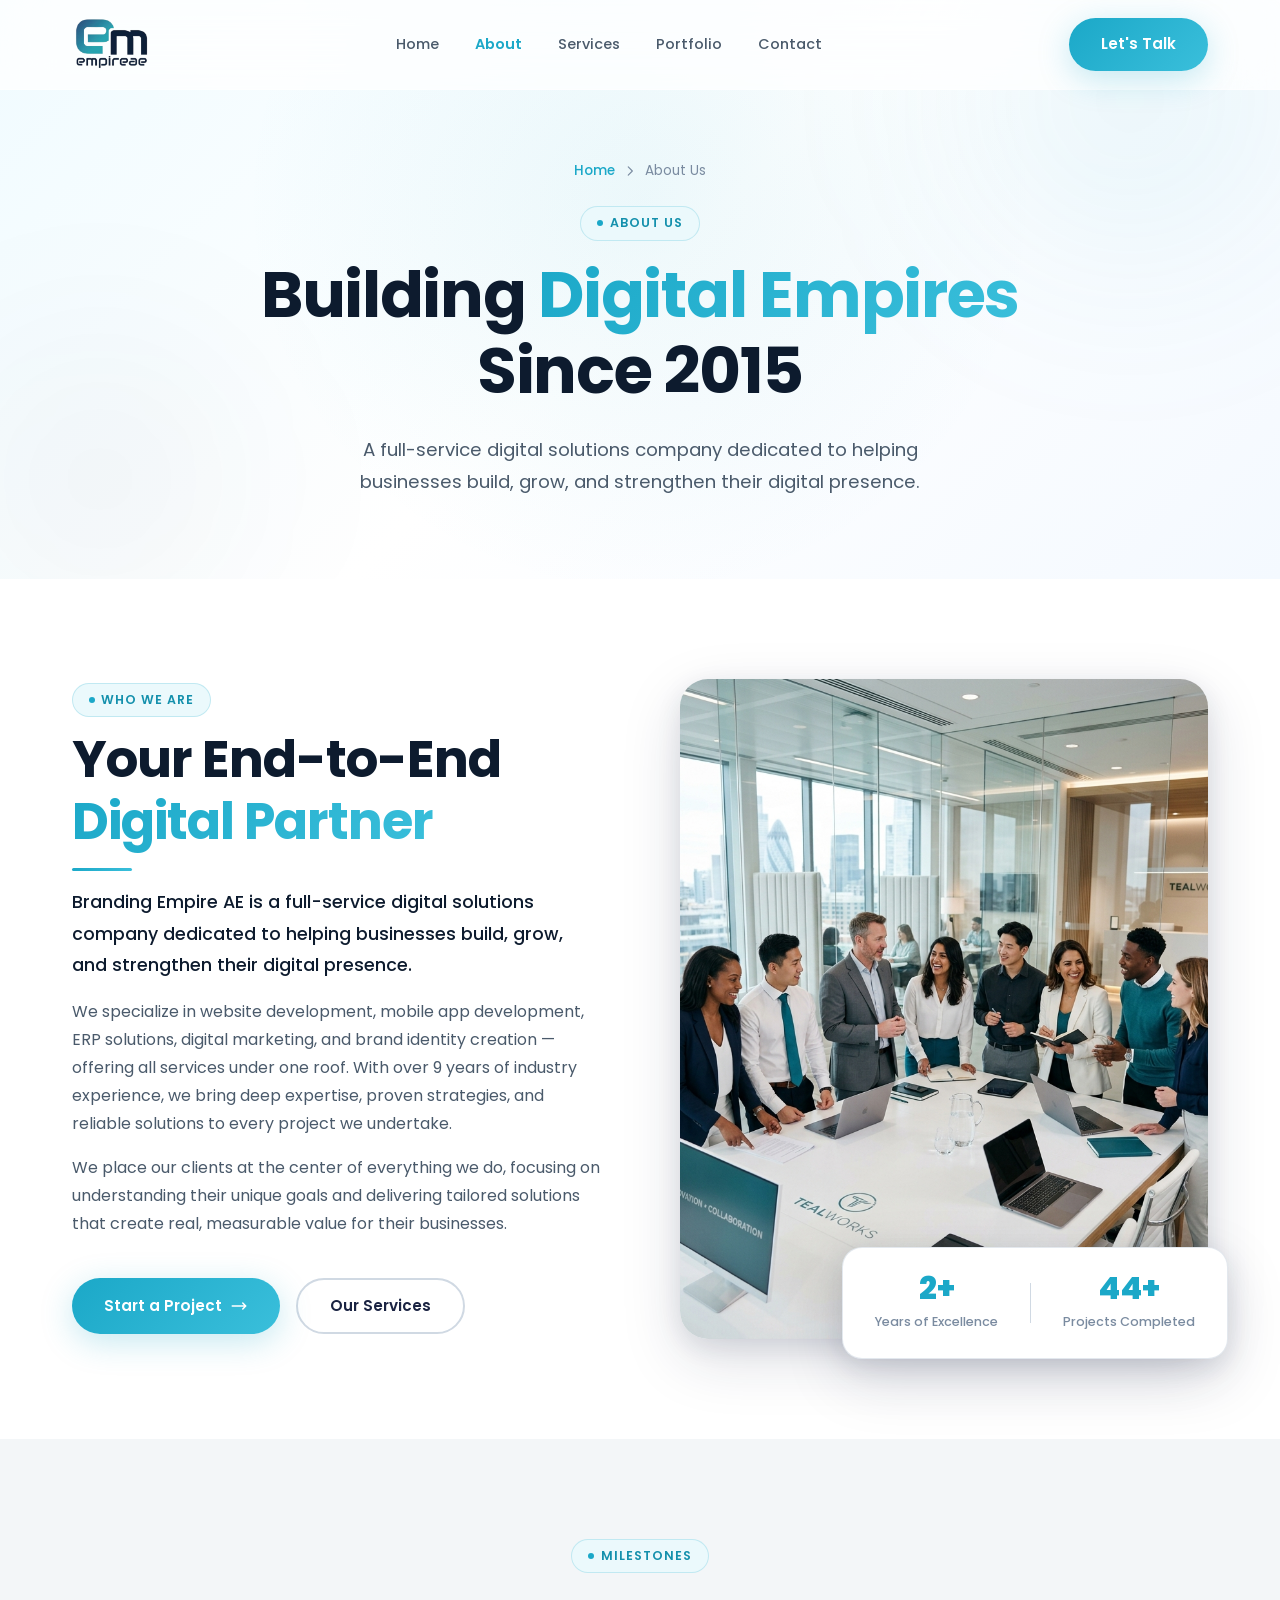
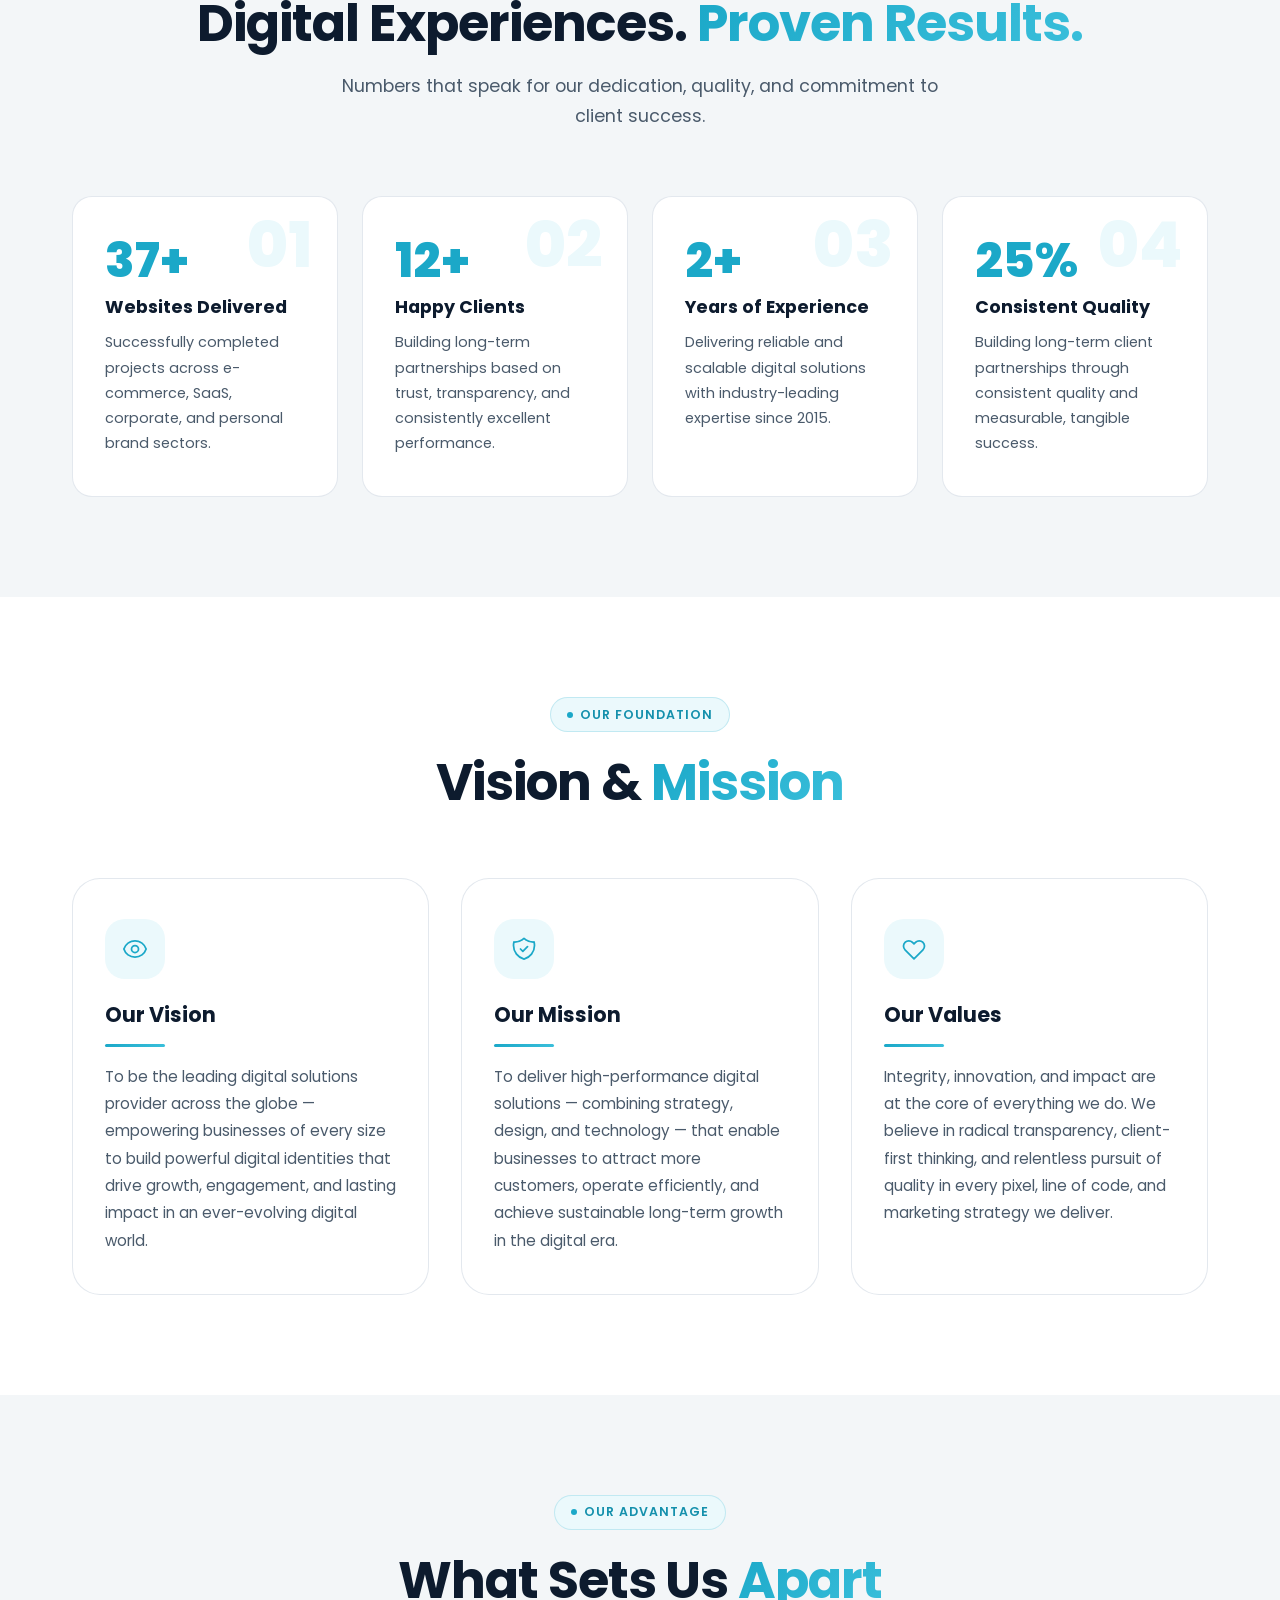
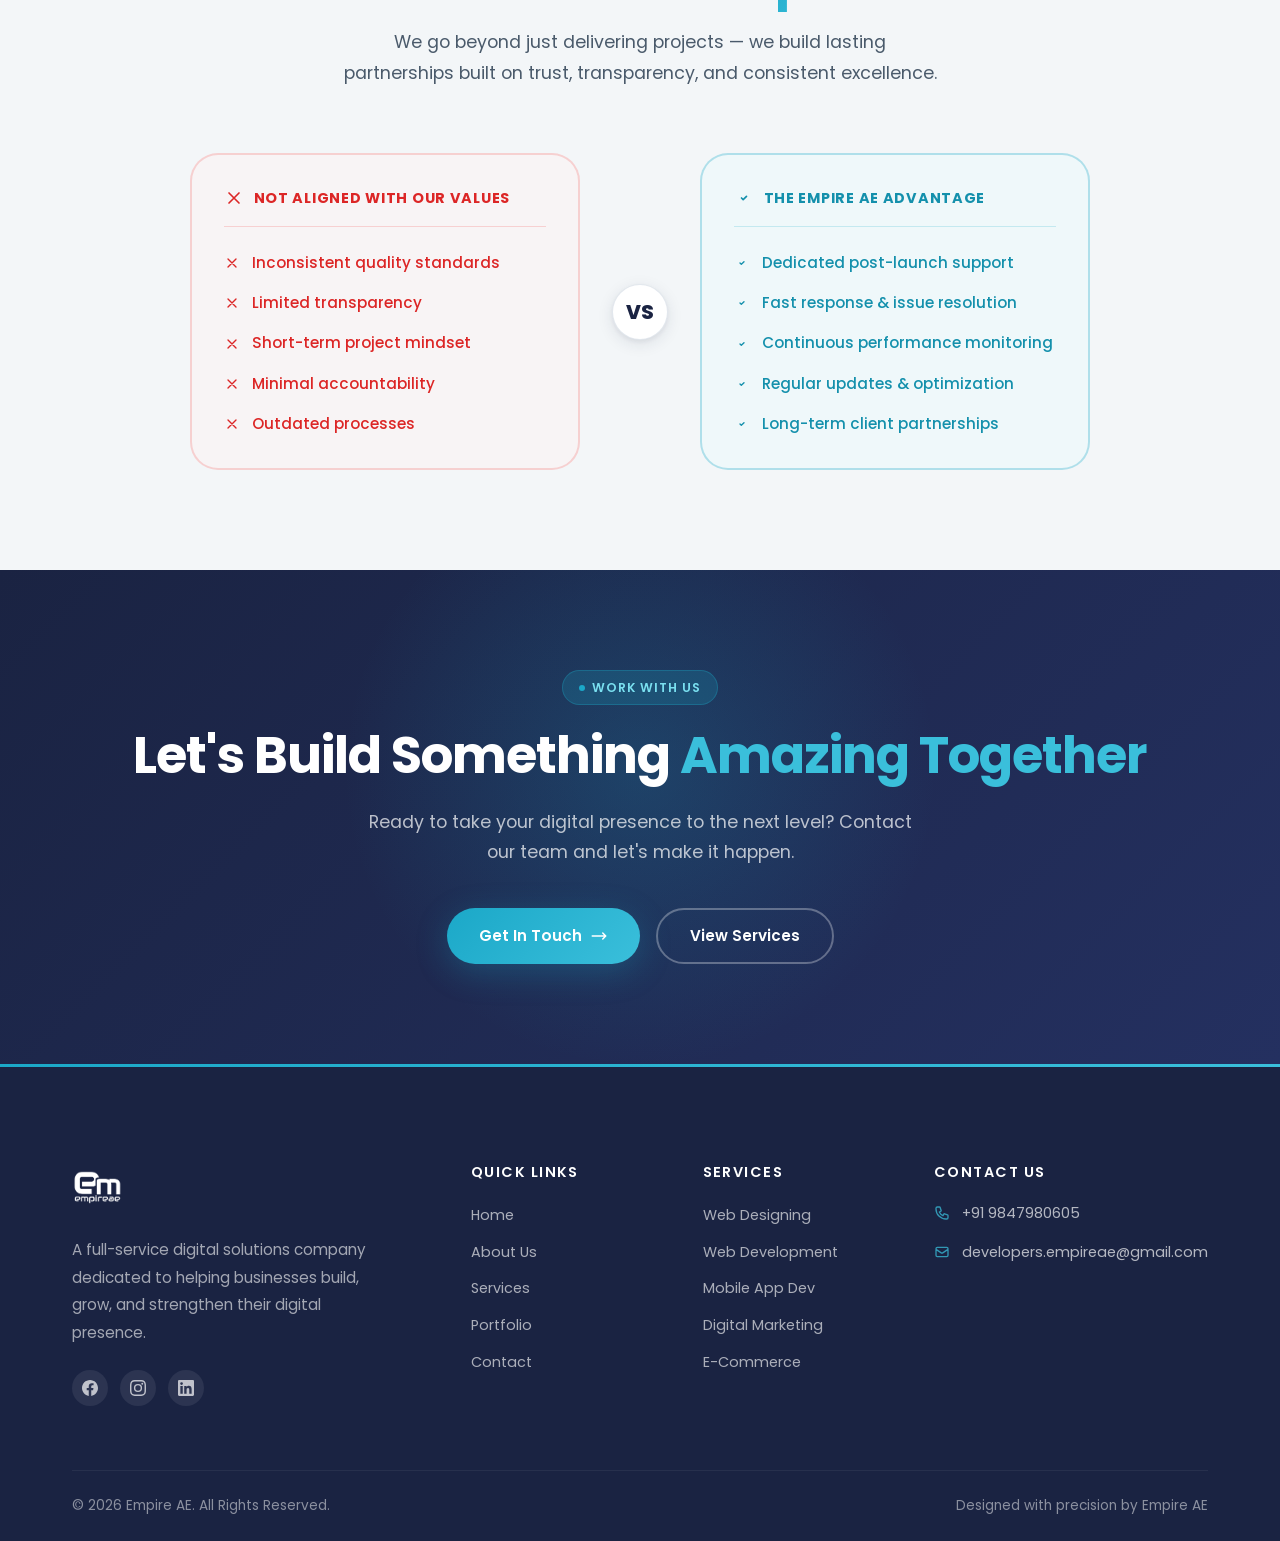
==== about.html @ 3169b393 "Finalized premium redesign" ====
<!DOCTYPE html>
<html lang="en">
<head>
  <meta charset="UTF-8" />
  <meta name="viewport" content="width=device-width, initial-scale=1.0" />
  <title>About Us — Empire AE | Digital Solutions Company</title>
  <meta name="description" content="Learn about Empire AE — a full-service digital solutions company with 9+ years of experience helping businesses build and grow their digital presence." />
  <link rel="stylesheet" href="styles.css" />
  <link rel="stylesheet" href="animations.css" />
  <link rel="stylesheet" href="about.css" />
</head>
<body>

  <!-- NAVBAR -->
  <nav class="navbar" id="navbar">
    <div class="container">
      <a href="index.html" class="nav-logo">
        <img src="images/logo.png" alt="Empire AE Logo" />
      </a>
      <div class="nav-links">
        <a href="index.html">Home</a>
        <a href="about.html" class="active">About</a>
        <a href="services.html">Services</a>
        <a href="portfolio.html">Portfolio</a>
        <a href="contact.html">Contact</a>
      </div>
      <div class="nav-cta">
        <a href="contact.html" class="btn-primary">Let's Talk</a>
      </div>
      <button class="hamburger" id="hamburger" aria-label="Toggle menu">
        <span></span><span></span><span></span>
      </button>
    </div>
  </nav>
  <div class="mobile-menu" id="mobileMenu">
    <a href="index.html">Home</a>
    <a href="about.html">About</a>
    <a href="services.html">Services</a>
    <a href="portfolio.html">Portfolio</a>
    <a href="contact.html">Contact</a>
    <a href="contact.html" class="btn-primary">Let's Talk</a>
  </div>

  <!-- PAGE HERO -->
  <section class="page-hero about-hero">
    <div class="about-hero-blob ab1"></div>
    <div class="about-hero-blob ab2"></div>
    <div class="container" style="position:relative;z-index:1;">
      <div class="page-hero-breadcrumb fade-up">
        <a href="index.html">Home</a>
        <svg xmlns="http://www.w3.org/2000/svg" fill="none" viewBox="0 0 24 24" stroke="currentColor" width="14" height="14"><path stroke-linecap="round" stroke-linejoin="round" stroke-width="2" d="M9 5l7 7-7 7"/></svg>
        <span>About Us</span>
      </div>
      <span class="label fade-up delay-1">About Us</span>
      <h1 class="fade-up delay-2">Building <span class="text-gradient">Digital Empires</span><br />Since 2015</h1>
      <p class="fade-up delay-3">A full-service digital solutions company dedicated to helping businesses build, grow, and strengthen their digital presence.</p>
    </div>
  </section>

  <!-- WHO WE ARE -->
  <section class="section about-who">
    <div class="container">
      <div class="about-who-grid">
        <div class="about-who-text fade-left">
          <span class="label">Who We Are</span>
          <h2>Your End-to-End <span class="text-gradient">Digital Partner</span></h2>
          <div class="divider"></div>
          <p class="about-lead-text">
            Branding Empire AE is a full-service digital solutions company dedicated to helping businesses build, grow, and strengthen their digital presence.
          </p>
          <p>
            We specialize in website development, mobile app development, ERP solutions, digital marketing, and brand identity creation — offering all services under one roof. With over 9 years of industry experience, we bring deep expertise, proven strategies, and reliable solutions to every project we undertake.
          </p>
          <p style="margin-top:1rem;">
            We place our clients at the center of everything we do, focusing on understanding their unique goals and delivering tailored solutions that create real, measurable value for their businesses.
          </p>
          <div class="about-who-cta">
            <a href="contact.html" class="btn-primary">Start a Project
              <svg xmlns="http://www.w3.org/2000/svg" fill="none" viewBox="0 0 24 24" stroke="currentColor" width="18" height="18"><path stroke-linecap="round" stroke-linejoin="round" stroke-width="2" d="M17 8l4 4m0 0l-4 4m4-4H3"/></svg>
            </a>
            <a href="services.html" class="btn-secondary">Our Services</a>
          </div>
        </div>
        <div class="about-who-img fade-right">
          <div class="about-dual-images">
            <img src="images/about.png" alt="Empire AE Team" class="about-img-main" />
            <div class="about-img-overlay-card">
              <div class="overlay-card-stat">
                <div class="stat-number">9+</div>
                <span>Years of Excellence</span>
              </div>
              <div class="overlay-card-divider"></div>
              <div class="overlay-card-stat">
                <div class="stat-number">150+</div>
                <span>Projects Completed</span>
              </div>
            </div>
          </div>
        </div>
      </div>
    </div>
  </section>

  <!-- ACHIEVEMENTS -->
  <section class="section achievements-section">
    <div class="achievements-bg"></div>
    <div class="container" style="position:relative;z-index:1;">
      <div class="section-header fade-up">
        <span class="label">Milestones</span>
        <h2>Digital Experiences. <span class="text-gradient">Proven Results.</span></h2>
        <p>Numbers that speak for our dedication, quality, and commitment to client success.</p>
      </div>
      <div class="achievements-grid">
        <div class="achievement-card fade-up delay-1">
          <div class="achievement-number">01</div>
          <div class="achievement-stat">150<span>+</span></div>
          <h3>Websites Delivered</h3>
          <p>Successfully completed projects across e-commerce, SaaS, corporate, and personal brand sectors.</p>
        </div>
        <div class="achievement-card fade-up delay-2">
          <div class="achievement-number">02</div>
          <div class="achievement-stat">50<span>+</span></div>
          <h3>Happy Clients</h3>
          <p>Building long-term partnerships based on trust, transparency, and consistently excellent performance.</p>
        </div>
        <div class="achievement-card fade-up delay-3">
          <div class="achievement-number">03</div>
          <div class="achievement-stat">9<span>+</span></div>
          <h3>Years of Experience</h3>
          <p>Delivering reliable and scalable digital solutions with industry-leading expertise since 2015.</p>
        </div>
        <div class="achievement-card fade-up delay-4">
          <div class="achievement-number">04</div>
          <div class="achievement-stat">100<span>%</span></div>
          <h3>Consistent Quality</h3>
          <p>Building long-term client partnerships through consistent quality and measurable, tangible success.</p>
        </div>
      </div>
    </div>
  </section>

  <!-- VISION & MISSION -->
  <section class="section vision-mission">
    <div class="container">
      <div class="section-header fade-up">
        <span class="label">Our Foundation</span>
        <h2>Vision & <span class="text-gradient">Mission</span></h2>
      </div>
      <div class="vm-grid">
        <div class="vm-card fade-up delay-1">
          <div class="vm-icon">
            <svg xmlns="http://www.w3.org/2000/svg" fill="none" viewBox="0 0 24 24" stroke="currentColor" width="28" height="28"><path stroke-linecap="round" stroke-linejoin="round" stroke-width="1.5" d="M15 12a3 3 0 11-6 0 3 3 0 016 0z"/><path stroke-linecap="round" stroke-linejoin="round" stroke-width="1.5" d="M2.458 12C3.732 7.943 7.523 5 12 5c4.478 0 8.268 2.943 9.542 7-1.274 4.057-5.064 7-9.542 7-4.477 0-8.268-2.943-9.542-7z"/></svg>
          </div>
          <h3>Our Vision</h3>
          <div class="divider"></div>
          <p>To be the leading digital solutions provider across the globe — empowering businesses of every size to build powerful digital identities that drive growth, engagement, and lasting impact in an ever-evolving digital world.</p>
        </div>
        <div class="vm-card fade-up delay-2">
          <div class="vm-icon">
            <svg xmlns="http://www.w3.org/2000/svg" fill="none" viewBox="0 0 24 24" stroke="currentColor" width="28" height="28"><path stroke-linecap="round" stroke-linejoin="round" stroke-width="1.5" d="M9 12l2 2 4-4m5.618-4.016A11.955 11.955 0 0112 2.944a11.955 11.955 0 01-8.618 3.04A12.02 12.02 0 003 9c0 5.591 3.824 10.29 9 11.622 5.176-1.332 9-6.03 9-11.622 0-1.042-.133-2.052-.382-3.016z"/></svg>
          </div>
          <h3>Our Mission</h3>
          <div class="divider"></div>
          <p>To deliver high-performance digital solutions — combining strategy, design, and technology — that enable businesses to attract more customers, operate efficiently, and achieve sustainable long-term growth in the digital era.</p>
        </div>
        <div class="vm-card fade-up delay-3">
          <div class="vm-icon">
            <svg xmlns="http://www.w3.org/2000/svg" fill="none" viewBox="0 0 24 24" stroke="currentColor" width="28" height="28"><path stroke-linecap="round" stroke-linejoin="round" stroke-width="1.5" d="M4.318 6.318a4.5 4.5 0 000 6.364L12 20.364l7.682-7.682a4.5 4.5 0 00-6.364-6.364L12 7.636l-1.318-1.318a4.5 4.5 0 00-6.364 0z"/></svg>
          </div>
          <h3>Our Values</h3>
          <div class="divider"></div>
          <p>Integrity, innovation, and impact are at the core of everything we do. We believe in radical transparency, client-first thinking, and relentless pursuit of quality in every pixel, line of code, and marketing strategy we deliver.</p>
        </div>
      </div>
    </div>
  </section>

  <!-- WHY US -->
  <section class="section why-us-section">
    <div class="why-us-bg"></div>
    <div class="container" style="position:relative;z-index:1;">
      <div class="section-header fade-up">
        <span class="label">Our Advantage</span>
        <h2>What Sets Us <span class="text-gradient">Apart</span></h2>
        <p>We go beyond just delivering projects — we build lasting partnerships built on trust, transparency, and consistent excellence.</p>
      </div>
      <div class="why-us-compare">
        <div class="compare-col compare-bad fade-left">
          <div class="compare-header">
            <svg xmlns="http://www.w3.org/2000/svg" fill="none" viewBox="0 0 24 24" stroke="currentColor" width="20" height="20"><path stroke-linecap="round" stroke-linejoin="round" stroke-width="2" d="M6 18L18 6M6 6l12 12"/></svg>
            Not Aligned With Our Values
          </div>
          <ul class="compare-list">
            <li><svg xmlns="http://www.w3.org/2000/svg" fill="none" viewBox="0 0 24 24" stroke="currentColor" width="16" height="16"><path stroke-linecap="round" stroke-linejoin="round" stroke-width="2" d="M6 18L18 6M6 6l12 12"/></svg>Inconsistent quality standards</li>
            <li><svg xmlns="http://www.w3.org/2000/svg" fill="none" viewBox="0 0 24 24" stroke="currentColor" width="16" height="16"><path stroke-linecap="round" stroke-linejoin="round" stroke-width="2" d="M6 18L18 6M6 6l12 12"/></svg>Limited transparency</li>
            <li><svg xmlns="http://www.w3.org/2000/svg" fill="none" viewBox="0 0 24 24" stroke="currentColor" width="16" height="16"><path stroke-linecap="round" stroke-linejoin="round" stroke-width="2" d="M6 18L18 6M6 6l12 12"/></svg>Short-term project mindset</li>
            <li><svg xmlns="http://www.w3.org/2000/svg" fill="none" viewBox="0 0 24 24" stroke="currentColor" width="16" height="16"><path stroke-linecap="round" stroke-linejoin="round" stroke-width="2" d="M6 18L18 6M6 6l12 12"/></svg>Minimal accountability</li>
            <li><svg xmlns="http://www.w3.org/2000/svg" fill="none" viewBox="0 0 24 24" stroke="currentColor" width="16" height="16"><path stroke-linecap="round" stroke-linejoin="round" stroke-width="2" d="M6 18L18 6M6 6l12 12"/></svg>Outdated processes</li>
          </ul>
        </div>
        <div class="compare-vs">VS</div>
        <div class="compare-col compare-good fade-right">
          <div class="compare-header">
            <svg xmlns="http://www.w3.org/2000/svg" fill="none" viewBox="0 0 24 24" stroke="currentColor" width="20" height="20"><path stroke-linecap="round" stroke-linejoin="round" stroke-width="2" d="M9 12l2 2 4-4"/></svg>
            The Empire AE Advantage
          </div>
          <ul class="compare-list">
            <li><svg xmlns="http://www.w3.org/2000/svg" fill="none" viewBox="0 0 24 24" stroke="currentColor" width="16" height="16"><path stroke-linecap="round" stroke-linejoin="round" stroke-width="2" d="M9 12l2 2 4-4"/></svg>Dedicated post-launch support</li>
            <li><svg xmlns="http://www.w3.org/2000/svg" fill="none" viewBox="0 0 24 24" stroke="currentColor" width="16" height="16"><path stroke-linecap="round" stroke-linejoin="round" stroke-width="2" d="M9 12l2 2 4-4"/></svg>Fast response & issue resolution</li>
            <li><svg xmlns="http://www.w3.org/2000/svg" fill="none" viewBox="0 0 24 24" stroke="currentColor" width="16" height="16"><path stroke-linecap="round" stroke-linejoin="round" stroke-width="2" d="M9 12l2 2 4-4"/></svg>Continuous performance monitoring</li>
            <li><svg xmlns="http://www.w3.org/2000/svg" fill="none" viewBox="0 0 24 24" stroke="currentColor" width="16" height="16"><path stroke-linecap="round" stroke-linejoin="round" stroke-width="2" d="M9 12l2 2 4-4"/></svg>Regular updates & optimization</li>
            <li><svg xmlns="http://www.w3.org/2000/svg" fill="none" viewBox="0 0 24 24" stroke="currentColor" width="16" height="16"><path stroke-linecap="round" stroke-linejoin="round" stroke-width="2" d="M9 12l2 2 4-4"/></svg>Long-term client partnerships</li>
          </ul>
        </div>
      </div>
    </div>
  </section>

  <!-- CTA -->
  <section class="cta-section">
    <div class="container" style="position:relative;z-index:1;">
      <span class="label" style="background:rgba(27,168,200,0.2);color:#7AE0F0;border-color:rgba(27,168,200,0.3);">Work With Us</span>
      <h2 style="margin-top:1.25rem">Let's Build Something <span style="color:var(--teal-light)">Amazing Together</span></h2>
      <p>Ready to take your digital presence to the next level? Contact our team and let's make it happen.</p>
      <div class="cta-buttons">
        <a href="contact.html" class="btn-primary">Get In Touch
          <svg xmlns="http://www.w3.org/2000/svg" fill="none" viewBox="0 0 24 24" stroke="currentColor" width="18" height="18"><path stroke-linecap="round" stroke-linejoin="round" stroke-width="2" d="M17 8l4 4m0 0l-4 4m4-4H3"/></svg>
        </a>
        <a href="services.html" class="btn-secondary">View Services</a>
      </div>
    </div>
  </section>

  <!-- FOOTER -->
  <footer class="footer">
    <div class="container">
      <div class="footer-grid">
        <div class="footer-brand">
          <img src="images/logo.png" alt="Empire AE" />
          <p>A full-service digital solutions company dedicated to helping businesses build, grow, and strengthen their digital presence.</p>
          <div class="social-links" style="margin-top:1.5rem">
            <a href="#" class="social-link" aria-label="Facebook"><svg xmlns="http://www.w3.org/2000/svg" viewBox="0 0 24 24" fill="currentColor"><path d="M24 12.073c0-6.627-5.373-12-12-12s-12 5.373-12 12c0 5.99 4.388 10.954 10.125 11.854v-8.385H7.078v-3.47h3.047V9.43c0-3.007 1.792-4.669 4.533-4.669 1.312 0 2.686.235 2.686.235v2.953H15.83c-1.491 0-1.956.925-1.956 1.874v2.25h3.328l-.532 3.47h-2.796v8.385C19.612 23.027 24 18.062 24 12.073z"/></svg></a>
            <a href="#" class="social-link" aria-label="Instagram"><svg xmlns="http://www.w3.org/2000/svg" viewBox="0 0 24 24" fill="currentColor"><path d="M12 2.163c3.204 0 3.584.012 4.85.07 3.252.148 4.771 1.691 4.919 4.919.058 1.265.069 1.645.069 4.849 0 3.205-.012 3.584-.069 4.849-.149 3.225-1.664 4.771-4.919 4.919-1.266.058-1.644.07-4.85.07-3.204 0-3.584-.012-4.849-.07-3.26-.149-4.771-1.699-4.919-4.92-.058-1.265-.07-1.644-.07-4.849 0-3.204.013-3.583.07-4.849.149-3.227 1.664-4.771 4.919-4.919 1.266-.057 1.645-.069 4.849-.069zM12 0C8.741 0 8.333.014 7.053.072 2.695.272.273 2.69.073 7.052.014 8.333 0 8.741 0 12c0 3.259.014 3.668.072 4.948.2 4.358 2.618 6.78 6.98 6.98C8.333 23.986 8.741 24 12 24c3.259 0 3.668-.014 4.948-.072 4.354-.2 6.782-2.618 6.979-6.98.059-1.28.073-1.689.073-4.948 0-3.259-.014-3.667-.072-4.947-.196-4.354-2.617-6.78-6.979-6.98C15.668.014 15.259 0 12 0zm0 5.838a6.162 6.162 0 100 12.324 6.162 6.162 0 000-12.324zM12 16a4 4 0 110-8 4 4 0 010 8zm6.406-11.845a1.44 1.44 0 100 2.881 1.44 1.44 0 000-2.881z"/></svg></a>
            <a href="#" class="social-link" aria-label="LinkedIn"><svg xmlns="http://www.w3.org/2000/svg" viewBox="0 0 24 24" fill="currentColor"><path d="M20.447 20.452h-3.554v-5.569c0-1.328-.027-3.037-1.852-3.037-1.853 0-2.136 1.445-2.136 2.939v5.667H9.351V9h3.414v1.561h.046c.477-.9 1.637-1.85 3.37-1.85 3.601 0 4.267 2.37 4.267 5.455v6.286zM5.337 7.433a2.062 2.062 0 01-2.063-2.065 2.064 2.064 0 112.063 2.065zm1.782 13.019H3.555V9h3.564v11.452zM22.225 0H1.771C.792 0 0 .774 0 1.729v20.542C0 23.227.792 24 1.771 24h20.451C23.2 24 24 23.227 24 22.271V1.729C24 .774 23.2 0 22.222 0h.003z"/></svg></a>
          </div>
        </div>
        <div class="footer-col">
          <h5>Quick Links</h5>
          <ul>
            <li><a href="index.html">Home</a></li>
            <li><a href="about.html">About Us</a></li>
            <li><a href="services.html">Services</a></li>
            <li><a href="portfolio.html">Portfolio</a></li>
            <li><a href="contact.html">Contact</a></li>
          </ul>
        </div>
        <div class="footer-col">
          <h5>Services</h5>
          <ul>
            <li><a href="services.html">Web Designing</a></li>
            <li><a href="services.html">Web Development</a></li>
            <li><a href="services.html">Mobile App Dev</a></li>
            <li><a href="services.html">Digital Marketing</a></li>
            <li><a href="services.html">E-Commerce</a></li>
          </ul>
        </div>
        <div class="footer-col">
          <h5>Contact Us</h5>
          <div class="footer-contact-item">
            <svg xmlns="http://www.w3.org/2000/svg" fill="none" viewBox="0 0 24 24" stroke="currentColor"><path stroke-linecap="round" stroke-linejoin="round" stroke-width="2" d="M3 5a2 2 0 012-2h3.28a1 1 0 01.948.684l1.498 4.493a1 1 0 01-.502 1.21l-2.257 1.13a11.042 11.042 0 005.516 5.516l1.13-2.257a1 1 0 011.21-.502l4.493 1.498a1 1 0 01.684.949V19a2 2 0 01-2 2h-1C9.716 21 3 14.284 3 6V5z"/></svg>
            <span>+91 9847980605</span>
          </div>
          <div class="footer-contact-item">
            <svg xmlns="http://www.w3.org/2000/svg" fill="none" viewBox="0 0 24 24" stroke="currentColor"><path stroke-linecap="round" stroke-linejoin="round" stroke-width="2" d="M3 8l7.89 5.26a2 2 0 002.22 0L21 8M5 19h14a2 2 0 002-2V7a2 2 0 00-2-2H5a2 2 0 00-2 2v10a2 2 0 002 2z"/></svg>
            <span>developers.empireae@gmail.com</span>
          </div>
        </div>
      </div>
      <div class="footer-bottom">
        <span>© 2026 Empire AE. All Rights Reserved.</span>
        <span>Designed with precision by Empire AE</span>
      </div>
    </div>
  </footer>

  <button id="scrollTopBtn" class="scroll-top" aria-label="Scroll to top">
    <svg xmlns="http://www.w3.org/2000/svg" fill="none" viewBox="0 0 24 24" stroke="currentColor" width="24" height="24"><path stroke-linecap="round" stroke-linejoin="round" stroke-width="2" d="M5 10l7-7m0 0l7 7m-7-7v18"/></svg>
  </button>
  <script src="main.js"></script>
</body>
</html>
---- styles.css ----
/* ============================================
   EMPIRE AE — GLOBAL DESIGN SYSTEM
   Color: Teal #1BA8C8 + Dark Navy #1A2342
   ============================================ */

@import url('https://fonts.googleapis.com/css2?family=Inter:wght@300;400;500;600;700;800;900&family=Poppins:wght@300;400;500;600;700;800;900&display=swap');

/* ─── CSS Custom Properties ─── */
:root {
  --teal: #1BA8C8;
  --teal-light: #3ABFDB;
  --teal-dark: #1490AC;
  --teal-pale: #EBF9FC;
  --teal-glow: rgba(27, 168, 200, 0.15);
  --navy: #1A2342;
  --navy-mid: #243060;
  --navy-light: #3A4A7A;
  --white: #FFFFFF;
  --off-white: #F8FAFB;
  --grey-50: #F3F6F8;
  --grey-100: #E8EDF2;
  --grey-200: #D0D9E3;
  --grey-300: #A8B5C5;
  --grey-400: #7A8BA0;
  --grey-500: #556475;
  --grey-600: #3D4F62;
  --text-primary: #0D1B2E;
  --text-secondary: #4A5A6B;
  --text-muted: #7A8BA0;
  --gradient-hero: linear-gradient(135deg, #F0FBFF 0%, #FFFFFF 50%, #F4F9FF 100%);
  --gradient-teal: linear-gradient(135deg, #1BA8C8 0%, #3ABFDB 100%);
  --gradient-navy: linear-gradient(135deg, #1A2342 0%, #243060 100%);
  --gradient-subtle: linear-gradient(180deg, #FFFFFF 0%, #F0FBFF 100%);
  --shadow-sm: 0 1px 3px rgba(26, 35, 66, 0.08), 0 1px 2px rgba(26, 35, 66, 0.06);
  --shadow-md: 0 4px 16px rgba(26, 35, 66, 0.10), 0 2px 4px rgba(26, 35, 66, 0.06);
  --shadow-lg: 0 10px 40px rgba(26, 35, 66, 0.12), 0 4px 16px rgba(26, 35, 66, 0.08);
  --shadow-xl: 0 20px 60px rgba(26, 35, 66, 0.15), 0 8px 24px rgba(26, 35, 66, 0.10);
  --shadow-teal: 0 8px 32px rgba(27, 168, 200, 0.25);
  --border-light: 1px solid rgba(208, 217, 227, 0.6);
  --border-teal: 1px solid rgba(27, 168, 200, 0.3);
  --radius-sm: 8px;
  --radius-md: 12px;
  --radius-lg: 20px;
  --radius-xl: 28px;
  --radius-full: 999px;
  --transition: all 0.3s cubic-bezier(0.4, 0, 0.2, 1);
  --transition-fast: all 0.15s cubic-bezier(0.4, 0, 0.2, 1);
  --transition-slow: all 0.5s cubic-bezier(0.4, 0, 0.2, 1);
  --font-primary: 'Poppins', 'Inter', system-ui, sans-serif;
  --font-secondary: 'Inter', system-ui, sans-serif;
  --nav-height: 76px;
}

/* ─── Reset & Base ─── */
*, *::before, *::after { box-sizing: border-box; margin: 0; padding: 0; }
html { scroll-behavior: smooth; font-size: 16px; -webkit-font-smoothing: antialiased; }
body {
  font-family: var(--font-primary);
  color: var(--text-primary);
  background: var(--white);
  line-height: 1.6;
  overflow-x: hidden;
}
img { max-width: 100%; height: auto; display: block; }
a { text-decoration: none; color: inherit; }
ul { list-style: none; }
button { font-family: inherit; cursor: pointer; border: none; outline: none; }
input, textarea, select { font-family: inherit; outline: none; }

/* ─── Typography ─── */
h1, h2, h3, h4, h5, h6 { font-weight: 700; line-height: 1.2; color: var(--text-primary); }
h1 { font-size: clamp(2.5rem, 5vw, 4.5rem); letter-spacing: -0.02em; }
h2 { font-size: clamp(2rem, 4vw, 3.2rem); letter-spacing: -0.02em; }
h3 { font-size: clamp(1.3rem, 2.5vw, 1.75rem); }
h4 { font-size: 1.25rem; font-weight: 600; }
p { color: var(--text-secondary); line-height: 1.75; }

/* ─── Layout ─── */
.container { max-width: 1200px; margin: 0 auto; padding: 0 2rem; }
.section { padding: 100px 0; }
.section-sm { padding: 60px 0; }

/* ─── Navbar ─── */
.navbar {
  position: fixed;
  top: 0; left: 0; right: 0;
  z-index: 1000;
  height: clamp(80px, 10vh, 100px); /* Taller navbar */
  display: flex;
  align-items: center;
  background: rgba(255, 255, 255, 0.75);
  backdrop-filter: blur(24px);
  -webkit-backdrop-filter: blur(24px);
  border-bottom: 1px solid rgba(255, 255, 255, 0.3);
  transition: all 0.4s cubic-bezier(0.4, 0, 0.2, 1);
  animation: slideDownNav 0.8s cubic-bezier(0.4, 0, 0.2, 1) forwards;
}
@keyframes slideDownNav {
  from { transform: translateY(-100%); opacity: 0; }
  to { transform: translateY(0); opacity: 1; }
}
.navbar.scrolled {
  background: rgba(255, 255, 255, 0.9);
  box-shadow: 0 4px 30px rgba(27, 168, 200, 0.15);
  border-bottom-color: rgba(27, 168, 200, 0.1);
  height: clamp(70px, 8vh, 85px);
}
.navbar .container {
  display: flex;
  align-items: center;
  justify-content: space-between;
  width: 100%;
}
.nav-logo { display: flex; align-items: center; gap: 0.6rem; transition: var(--transition); }
.nav-logo:hover { opacity: 0.8; }
.nav-logo img { height: clamp(60px, 6vw, 75px); width: auto; max-height: 80%; }
.nav-links {
  display: flex;
  align-items: center;
  gap: 0.25rem;
}
.nav-links a {
  padding: 0.5rem 1rem;
  font-size: 0.9rem;
  font-weight: 500;
  color: var(--text-secondary);
  border-radius: var(--radius-full);
  transition: var(--transition);
  position: relative;
}
.nav-links a::after {
  content: '';
  position: absolute;
  bottom: 0; left: 50%;
  width: 0; height: 2px;
  background: var(--teal);
  transform: translateX(-50%);
  transition: var(--transition);
  border-radius: var(--radius-full);
}
.nav-links a:hover { color: var(--teal); }
.nav-links a:hover::after { width: 60%; }
.nav-links a.active { color: var(--teal); font-weight: 600; }
.nav-cta {
  display: flex; align-items: center; gap: 1rem;
}
.hamburger {
  display: none;
  flex-direction: column;
  gap: 5px;
  cursor: pointer;
  padding: 4px;
}
.hamburger span {
  width: 24px; height: 2px;
  background: var(--navy);
  border-radius: 2px;
  transition: var(--transition);
}
.hamburger.open span:nth-child(1) { transform: rotate(45deg) translate(5px, 5px); }
.hamburger.open span:nth-child(2) { opacity: 0; }
.hamburger.open span:nth-child(3) { transform: rotate(-45deg) translate(5px, -5px); }

/* ─── Mobile Menu ─── */
.mobile-menu {
  display: none;
  position: fixed;
  top: var(--nav-height);
  left: 0; right: 0;
  background: rgba(255,255,255,0.98);
  backdrop-filter: blur(20px);
  padding: 1.5rem 2rem 2rem;
  border-bottom: var(--border-light);
  box-shadow: var(--shadow-lg);
  z-index: 999;
  flex-direction: column;
  gap: 0.5rem;
  animation: slideDown 0.3s ease;
}
.mobile-menu.open { display: flex; }
.mobile-menu a {
  padding: 0.85rem 1rem;
  font-size: 1rem;
  font-weight: 500;
  color: var(--text-secondary);
  border-radius: var(--radius-md);
  transition: var(--transition);
  border: var(--border-light);
}
.mobile-menu a:hover { background: var(--teal-pale); color: var(--teal); }
.mobile-menu .btn-primary { text-align: center; margin-top: 0.5rem; }

@keyframes slideDown {
  from { opacity: 0; transform: translateY(-10px); }
  to { opacity: 1; transform: translateY(0); }
}

/* ─── Buttons ─── */
.btn-primary {
  display: inline-flex;
  align-items: center;
  gap: 0.5rem;
  padding: 0.875rem 2rem;
  background: var(--gradient-teal);
  color: var(--white);
  font-size: 0.95rem;
  font-weight: 600;
  border-radius: var(--radius-full);
  transition: var(--transition);
  box-shadow: var(--shadow-teal);
  position: relative;
  overflow: hidden;
}
.btn-primary::before {
  content: '';
  position: absolute;
  top: 0; left: -100%;
  width: 100%; height: 100%;
  background: linear-gradient(90deg, transparent, rgba(255,255,255,0.2), transparent);
  transition: var(--transition-slow);
}
.btn-primary:hover::before { left: 100%; }
.btn-primary:hover {
  transform: translateY(-2px);
  box-shadow: 0 12px 40px rgba(27, 168, 200, 0.4);
}
.btn-secondary {
  display: inline-flex;
  align-items: center;
  gap: 0.5rem;
  padding: 0.875rem 2rem;
  background: transparent;
  color: var(--navy);
  font-size: 0.95rem;
  font-weight: 600;
  border-radius: var(--radius-full);
  border: 2px solid var(--grey-200);
  transition: var(--transition);
}
.btn-secondary:hover {
  background: var(--grey-50);
  border-color: var(--teal);
  color: var(--teal);
  transform: translateY(-2px);
}
.btn-outline {
  display: inline-flex;
  align-items: center;
  gap: 0.5rem;
  padding: 0.85rem 1.75rem;
  background: transparent;
  color: var(--teal);
  font-size: 0.9rem;
  font-weight: 600;
  border-radius: var(--radius-full);
  border: 2px solid var(--teal);
  transition: var(--transition);
}
.btn-outline:hover {
  background: var(--teal);
  color: var(--white);
  transform: translateY(-2px);
  box-shadow: var(--shadow-teal);
}

/* ─── Labels / Tags ─── */
.label {
  display: inline-flex;
  align-items: center;
  gap: 0.4rem;
  padding: 0.4rem 1rem;
  background: var(--teal-pale);
  color: var(--teal-dark);
  font-size: 0.78rem;
  font-weight: 600;
  letter-spacing: 0.08em;
  text-transform: uppercase;
  border-radius: var(--radius-full);
  border: 1px solid rgba(27, 168, 200, 0.2);
}
.label::before {
  content: '';
  width: 6px; height: 6px;
  background: var(--teal);
  border-radius: 50%;
}

/* ─── Section Headers ─── */
.section-header { text-align: center; margin-bottom: 4rem; }
.section-header .label { margin-bottom: 1.25rem; }
.section-header h2 { margin-bottom: 1rem; }
.section-header p { max-width: 600px; margin: 0 auto; font-size: 1.1rem; }

/* ─── Cards ─── */
.card {
  background: var(--white);
  border: var(--border-light);
  border-radius: var(--radius-lg);
  padding: 2rem;
  transition: var(--transition);
  position: relative;
  overflow: hidden;
}
.card::before {
  content: '';
  position: absolute;
  top: 0; left: 0;
  width: 100%; height: 3px;
  background: var(--gradient-teal);
  transform: scaleX(0);
  transform-origin: left;
  transition: var(--transition);
}
.card:hover { transform: translateY(-6px); box-shadow: var(--shadow-xl); border-color: rgba(27, 168, 200, 0.2); }
.card:hover::before { transform: scaleX(1); }

/* ─── Icon Box ─── */
.icon-box {
  width: 56px; height: 56px;
  background: var(--teal-pale);
  border-radius: var(--radius-md);
  display: flex; align-items: center; justify-content: center;
  margin-bottom: 1.25rem;
  transition: var(--transition);
}
.icon-box svg { width: 26px; height: 26px; color: var(--teal); }
.card:hover .icon-box { background: var(--teal); }
.card:hover .icon-box svg { color: var(--white); }

/* ─── Stats / Numbers ─── */
.stat-number {
  font-size: 3rem;
  font-weight: 800;
  color: var(--teal);
  line-height: 1;
  font-variant-numeric: tabular-nums;
}

/* ─── Grid Layouts ─── */
.grid-2 { display: grid; grid-template-columns: repeat(2, 1fr); gap: 2rem; }
.grid-3 { display: grid; grid-template-columns: repeat(3, 1fr); gap: 2rem; }
.grid-4 { display: grid; grid-template-columns: repeat(4, 1fr); gap: 1.5rem; }

/* ─── Divider ─── */
.divider {
  width: 60px; height: 3px;
  background: var(--gradient-teal);
  border-radius: var(--radius-full);
  margin: 1rem 0;
}
.divider-center { margin: 1rem auto; }

/* ─── Scroll Animations ─── */
.fade-up {
  opacity: 0;
  transform: translateY(40px);
  transition: opacity 0.7s cubic-bezier(0.4, 0, 0.2, 1), transform 0.7s cubic-bezier(0.4, 0, 0.2, 1);
}
.fade-up.visible { opacity: 1; transform: translateY(0); }
.fade-left {
  opacity: 0;
  transform: translateX(-40px);
  transition: opacity 0.7s cubic-bezier(0.4, 0, 0.2, 1), transform 0.7s cubic-bezier(0.4, 0, 0.2, 1);
}
.fade-left.visible { opacity: 1; transform: translateX(0); }
.fade-right {
  opacity: 0;
  transform: translateX(40px);
  transition: opacity 0.7s cubic-bezier(0.4, 0, 0.2, 1), transform 0.7s cubic-bezier(0.4, 0, 0.2, 1);
}
.fade-right.visible { opacity: 1; transform: translateX(0); }
.fade-in {
  opacity: 0;
  transition: opacity 0.7s cubic-bezier(0.4, 0, 0.2, 1);
}
.fade-in.visible { opacity: 1; }
.delay-1 { transition-delay: 0.1s; }
.delay-2 { transition-delay: 0.2s; }
.delay-3 { transition-delay: 0.3s; }
.delay-4 { transition-delay: 0.4s; }
.delay-5 { transition-delay: 0.5s; }
.delay-6 { transition-delay: 0.6s; }

/* ─── Page Hero Banner ─── */
.page-hero {
  padding: 160px 0 80px;
  background: var(--gradient-hero);
  text-align: center;
  position: relative;
  overflow: hidden;
}
.page-hero::before {
  content: '';
  position: absolute;
  top: -200px; left: 50%;
  transform: translateX(-50%);
  width: 800px; height: 800px;
  background: radial-gradient(circle, rgba(27, 168, 200, 0.08) 0%, transparent 70%);
  pointer-events: none;
}
.page-hero h1 { margin: 1rem 0 1.5rem; }
.page-hero p { max-width: 600px; margin: 0 auto; font-size: 1.15rem; }

/* ─── CTA Section ─── */
.cta-section {
  padding: 100px 0;
  background: var(--gradient-navy);
  text-align: center;
  position: relative;
  overflow: hidden;
}
.cta-section::before {
  content: '';
  position: absolute;
  top: -100px; left: 50%;
  transform: translateX(-50%);
  width: 600px; height: 600px;
  background: radial-gradient(circle, rgba(27, 168, 200, 0.2) 0%, transparent 70%);
}
.cta-section h2 { color: var(--white); margin-bottom: 1.25rem; }
.cta-section p { color: rgba(255,255,255,0.7); max-width: 560px; margin: 0 auto 2.5rem; font-size: 1.1rem; }
.cta-section .btn-primary { background: var(--gradient-teal); }
.cta-section .btn-secondary { color: var(--white); border-color: rgba(255,255,255,0.3); }
.cta-section .btn-secondary:hover { background: rgba(255,255,255,0.1); border-color: var(--white); color: var(--white); }
.cta-buttons { display: flex; gap: 1rem; justify-content: center; flex-wrap: wrap; }

/* ─── Footer ─── */
.footer {
  background: var(--navy);
  color: rgba(255,255,255,0.9);
  padding: 100px 0 0;
  position: relative;
  overflow: hidden;
}
.footer::before {
  content: '';
  position: absolute;
  top: 0; left: 0;
  width: 100%; height: 3px;
  background: var(--gradient-teal);
}
.footer-grid {
  display: grid;
  grid-template-columns: 2fr 1fr 1fr 1.5fr;
  gap: 4rem;
  padding-bottom: 4rem;
  border-bottom: 1px solid rgba(255,255,255,0.06);
}
.footer-brand img { height: 48px; margin-bottom: 1.5rem; filter: brightness(0) invert(1); }
.footer-brand p { font-size: 0.95rem; color: rgba(255, 255, 255, 0.6); line-height: 1.8; padding-right: 2rem; }
.footer-col p { color: rgba(255, 255, 255, 0.6); }
.footer-col h5 {
  color: var(--white);
  font-size: 0.9rem;
  font-weight: 600;
  letter-spacing: 0.1em;
  text-transform: uppercase;
  margin-bottom: 1.25rem;
}
.footer-col ul li { margin-bottom: 0.7rem; }
.footer-col ul li a {
  font-size: 0.9rem;
  opacity: 0.7;
  transition: var(--transition);
}
.footer-col ul li a:hover { opacity: 1; color: var(--teal-light); }
.footer-contact-item {
  display: flex; align-items: flex-start; gap: 0.75rem;
  margin-bottom: 1rem; font-size: 0.9rem; opacity: 0.75;
}
.footer-contact-item svg { width: 16px; height: 16px; color: var(--teal-light); flex-shrink: 0; margin-top: 3px; }
.footer-bottom {
  display: flex;
  align-items: center;
  justify-content: space-between;
  padding: 1.5rem 0;
  font-size: 0.85rem;
  opacity: 0.55;
}
.social-links { display: flex; gap: 0.75rem; }
.social-link {
  width: 36px; height: 36px;
  background: rgba(255,255,255,0.08);
  border-radius: var(--radius-full);
  display: flex; align-items: center; justify-content: center;
  transition: var(--transition);
  color: rgba(255,255,255, 0.7);
}
.social-link:hover { background: var(--teal); color: var(--white); transform: translateY(-2px); }
.social-link svg { width: 16px; height: 16px; }

/* ─── Image overlays ─── */
.img-rounded { border-radius: var(--radius-xl); overflow: hidden; box-shadow: var(--shadow-xl); }
.img-rounded img { width: 100%; height: 100%; object-fit: cover; }

/* ─── Testimonial ─── */
.testimonial-card {
  background: var(--white);
  border: var(--border-light);
  border-radius: var(--radius-lg);
  padding: 2rem;
  position: relative;
}
.testimonial-card::before {
  content: '"';
  position: absolute;
  top: 1rem; right: 1.5rem;
  font-size: 5rem;
  color: var(--teal-pale);
  font-family: Georgia, serif;
  line-height: 1;
}
.testimonial-text { font-size: 0.95rem; color: var(--text-secondary); line-height: 1.8; margin-bottom: 1.5rem; font-style: italic; }
.testimonial-author { display: flex; align-items: center; gap: 0.875rem; }
.testimonial-avatar {
  width: 44px; height: 44px;
  border-radius: 50%;
  background: var(--gradient-teal);
  display: flex; align-items: center; justify-content: center;
  color: var(--white);
  font-weight: 700;
  font-size: 1rem;
}
.testimonial-name { font-weight: 600; font-size: 0.9rem; }
.testimonial-role { font-size: 0.8rem; color: var(--text-muted); }
.stars { color: #F59E0B; font-size: 0.8rem; margin-bottom: 0.5rem; }

/* ─── Scroll To Top Button ─── */
.scroll-top {
  position: fixed;
  bottom: 2rem; right: 2rem;
  width: 50px; height: 50px;
  background: rgba(255, 255, 255, 0.9);
  backdrop-filter: blur(10px);
  -webkit-backdrop-filter: blur(10px);
  border: 1px solid rgba(27, 168, 200, 0.2);
  border-radius: 50%;
  display: flex;
  align-items: center; justify-content: center;
  color: var(--teal);
  box-shadow: var(--shadow-lg);
  cursor: pointer;
  z-index: 999;
  opacity: 0;
  visibility: hidden;
  transform: translateY(20px) scale(0.9);
  transition: all 0.4s cubic-bezier(0.4, 0, 0.2, 1);
}
.scroll-top.visible {
  opacity: 1;
  visibility: visible;
  transform: translateY(0) scale(1);
}
.scroll-top:hover {
  background: var(--gradient-teal);
  color: var(--white);
  transform: translateY(-5px) scale(1.05);
  box-shadow: var(--shadow-teal);
  border-color: transparent;
}

/* ─── Responsive ─── */
@media (max-width: 1024px) {
  .grid-4 { grid-template-columns: repeat(2, 1fr); }
  .footer-grid { grid-template-columns: 1fr 1fr; gap: 2rem; }
}
@media (max-width: 768px) {
  :root { --nav-height: 70px; }
  .nav-links, .nav-cta { display: none; }
  .hamburger { display: flex; }
  .section { padding: 60px 0; }
  .grid-2, .grid-3 { grid-template-columns: 1fr; }
  .grid-4 { grid-template-columns: 1fr 1fr; }
  .footer-grid { grid-template-columns: 1fr; gap: 2.5rem; }
  .footer-bottom { flex-direction: column; gap: 1rem; text-align: center; }
  .page-hero { padding: 120px 0 60px; }
  h1 { font-size: 2.4rem; }
  h2 { font-size: 2rem; }
  .scroll-top { bottom: 1.5rem; right: 1.5rem; width: 45px; height: 45px; }
}
@media (max-width: 480px) {
  .container { padding: 0 1.25rem; }
  .grid-4 { grid-template-columns: 1fr; }
  .cta-buttons { flex-direction: column; align-items: stretch; width: 100%; }
  .btn-primary, .btn-secondary { width: 100%; justify-content: center; }
  h1 { font-size: 2rem; }
  h2 { font-size: 1.7rem; }
  .section-header { margin-bottom: 2.5rem; }
  .footer { padding: 60px 0 0; text-align: center; }
  .footer-brand img { margin: 0 auto 1.5rem; }
  .social-links { justify-content: center; }
  .footer-contact-item { justify-content: center; flex-direction: column; align-items: center; gap: 0.25rem; text-align: center; }
  .scroll-top { bottom: 1rem; right: 1rem; width: 40px; height: 40px; }
}
---- animations.css ----
/* ============================================
   EMPIRE AE — ANIMATIONS (No-JS fallback + utility)
   All fade elements are visible by default.
   JS adds .visible class to trigger the animation.
   ============================================ */

/* Make all animated elements visible immediately if not yet observed */
.fade-up,
.fade-left,
.fade-right,
.fade-in {
  opacity: 1;
  transform: none;
  transition: none;
}

/* Once JS body class is set, enable the animation */
body.js-ready .fade-up {
  opacity: 0;
  transform: translateY(40px);
  transition: opacity 0.7s cubic-bezier(0.4, 0, 0.2, 1),
              transform 0.7s cubic-bezier(0.4, 0, 0.2, 1);
}
body.js-ready .fade-left {
  opacity: 0;
  transform: translateX(-40px);
  transition: opacity 0.7s cubic-bezier(0.4, 0, 0.2, 1),
              transform 0.7s cubic-bezier(0.4, 0, 0.2, 1);
}
body.js-ready .fade-right {
  opacity: 0;
  transform: translateX(40px);
  transition: opacity 0.7s cubic-bezier(0.4, 0, 0.2, 1),
              transform 0.7s cubic-bezier(0.4, 0, 0.2, 1);
}
body.js-ready .fade-in {
  opacity: 0;
  transition: opacity 0.7s cubic-bezier(0.4, 0, 0.2, 1);
}

/* Visible state — works with or without body.js-ready */
body.js-ready .fade-up.visible,
body.js-ready .fade-left.visible,
body.js-ready .fade-right.visible,
body.js-ready .fade-in.visible {
  opacity: 1;
  transform: none;
}

/* Delay utilities */
body.js-ready .delay-1 { transition-delay: 0.1s !important; }
body.js-ready .delay-2 { transition-delay: 0.2s !important; }
body.js-ready .delay-3 { transition-delay: 0.3s !important; }
body.js-ready .delay-4 { transition-delay: 0.4s !important; }
body.js-ready .delay-5 { transition-delay: 0.5s !important; }
body.js-ready .delay-6 { transition-delay: 0.6s !important; }

/* Spinner for form submit button */
@keyframes spin {
  from { transform: rotate(0deg); }
  to { transform: rotate(360deg); }
}
.spin { animation: spin 1s linear infinite; }

/* Premium Animations */
.scale-up {
  opacity: 0;
  transform: scale(0.9);
  transition: opacity 0.8s cubic-bezier(0.4, 0, 0.2, 1), transform 0.8s cubic-bezier(0.4, 0, 0.2, 1);
}
.scale-up.visible {
  opacity: 1;
  transform: scale(1);
}
.blur-in {
  opacity: 0;
  filter: blur(10px);
  transform: translateY(20px);
  transition: opacity 0.8s cubic-bezier(0.4, 0, 0.2, 1), filter 0.8s cubic-bezier(0.4, 0, 0.2, 1), transform 0.8s cubic-bezier(0.4, 0, 0.2, 1);
}
.blur-in.visible {
  opacity: 1;
  filter: blur(0);
  transform: translateY(0);
}
body:not(.js-ready) .scale-up,
body:not(.js-ready) .blur-in {
  opacity: 1;
  transform: none;
  filter: blur(0);
}
---- about.css ----
/* ============================================
   ABOUT PAGE CSS
   ============================================ */

.text-gradient {
  background: var(--gradient-teal);
  -webkit-background-clip: text;
  -webkit-text-fill-color: transparent;
  background-clip: text;
}

/* Page Hero */
.about-hero { position: relative; overflow: hidden; }
.about-hero-blob {
  position: absolute;
  border-radius: 50%;
  filter: blur(80px);
  pointer-events: none;
}
.ab1 { width: 500px; height: 500px; top: -150px; right: -100px; background: radial-gradient(circle, rgba(27,168,200,0.1) 0%, transparent 70%); }
.ab2 { width: 400px; height: 400px; bottom: -100px; left: -100px; background: radial-gradient(circle, rgba(26,35,66,0.06) 0%, transparent 70%); }

.page-hero-breadcrumb {
  display: flex; align-items: center; gap: 0.5rem;
  font-size: 0.85rem; color: var(--text-muted);
  margin-bottom: 1.5rem; justify-content: center;
}
.page-hero-breadcrumb a { color: var(--teal); font-weight: 500; }
.page-hero-breadcrumb a:hover { text-decoration: underline; }

/* Who We Are */
.about-who { background: var(--white); }
.about-who-grid {
  display: grid;
  grid-template-columns: 1fr 1fr;
  gap: 5rem;
  align-items: center;
}
.about-lead-text {
  font-size: 1.1rem;
  font-weight: 500;
  color: var(--text-primary);
  line-height: 1.8;
  margin-bottom: 1rem;
}
.about-who-text h2 { margin: 0.75rem 0; }
.about-who-cta { display: flex; gap: 1rem; flex-wrap: wrap; margin-top: 2.5rem; }
.about-dual-images { position: relative; }
.about-img-main {
  width: 100%;
  border-radius: var(--radius-xl);
  box-shadow: var(--shadow-xl);
  aspect-ratio: 4/5;
  object-fit: cover;
}
.about-img-overlay-card {
  position: absolute;
  bottom: -20px; right: -20px;
  background: var(--white);
  border: var(--border-light);
  border-radius: var(--radius-lg);
  box-shadow: var(--shadow-xl);
  padding: 1.5rem 2rem;
  display: flex;
  align-items: center;
  gap: 2rem;
}
.overlay-card-stat { text-align: center; }
.overlay-card-stat .stat-number { font-size: 2rem; margin-bottom: 0.25rem; }
.overlay-card-stat span { font-size: 0.8rem; color: var(--text-muted); font-weight: 500; }
.overlay-card-divider { width: 1px; height: 40px; background: var(--grey-200); }

/* Achievements */
.achievements-section { position: relative; }
.achievements-bg { position: absolute; inset: 0; background: var(--grey-50); z-index: 0; }
.achievements-grid {
  display: grid;
  grid-template-columns: repeat(4, 1fr);
  gap: 1.5rem;
}
.achievement-card {
  background: var(--white);
  border: var(--border-light);
  border-radius: var(--radius-lg);
  padding: 2.5rem 2rem;
  position: relative;
  transition: var(--transition);
  overflow: hidden;
}
.achievement-card:hover { transform: translateY(-6px); box-shadow: var(--shadow-xl); border-color: rgba(27,168,200,0.2); }
.achievement-number {
  font-size: 4rem;
  font-weight: 800;
  color: var(--teal-pale);
  line-height: 1;
  position: absolute;
  top: 1rem; right: 1.5rem;
  font-variant-numeric: tabular-nums;
}
.achievement-stat {
  font-size: 3rem;
  font-weight: 800;
  color: var(--teal);
  line-height: 1;
  margin-bottom: 0.75rem;
  font-variant-numeric: tabular-nums;
}
.achievement-stat span { font-size: 2rem; }
.achievement-card h3 { font-size: 1.1rem; margin-bottom: 0.75rem; }
.achievement-card p { font-size: 0.9rem; }

/* Vision & Mission */
.vision-mission { background: var(--white); }
.vm-grid { display: grid; grid-template-columns: repeat(3, 1fr); gap: 2rem; }
.vm-card {
  border: var(--border-light);
  border-radius: var(--radius-xl);
  padding: 2.5rem 2rem;
  background: var(--white);
  transition: var(--transition);
  position: relative;
  overflow: hidden;
}
.vm-card::before {
  content: '';
  position: absolute;
  inset: 0;
  background: linear-gradient(135deg, var(--teal-pale) 0%, transparent 60%);
  opacity: 0;
  transition: var(--transition);
}
.vm-card:hover { transform: translateY(-6px); box-shadow: var(--shadow-xl); border-color: rgba(27,168,200,0.25); }
.vm-card:hover::before { opacity: 1; }
.vm-icon {
  width: 60px; height: 60px;
  background: var(--teal-pale);
  border-radius: var(--radius-lg);
  display: flex; align-items: center; justify-content: center;
  color: var(--teal);
  margin-bottom: 1.5rem;
  position: relative; z-index: 1;
  transition: var(--transition);
}
.vm-card:hover .vm-icon { background: var(--teal); color: var(--white); }
.vm-card h3 { margin-bottom: 0.5rem; font-size: 1.3rem; position: relative; z-index: 1; }
.vm-card .divider { position: relative; z-index: 1; }
.vm-card p { position: relative; z-index: 1; font-size: 0.95rem; line-height: 1.8; margin-top: 0.75rem; }

/* Why Us Compare */
.why-us-section { position: relative; }
.why-us-bg { position: absolute; inset: 0; background: var(--grey-50); z-index: 0; }
.why-us-compare {
  display: flex;
  align-items: center;
  gap: 2rem;
  max-width: 900px;
  margin: 0 auto;
}
.compare-col {
  flex: 1;
  border-radius: var(--radius-xl);
  padding: 2rem;
  border: 2px solid;
}
.compare-bad { border-color: rgba(239,68,68,0.2); background: rgba(254,242,242,0.5); }
.compare-good { border-color: rgba(27,168,200,0.3); background: rgba(235,249,252,0.5); }
.compare-header {
  display: flex;
  align-items: center;
  gap: 0.6rem;
  font-size: 0.9rem;
  font-weight: 700;
  margin-bottom: 1.5rem;
  padding-bottom: 1rem;
  border-bottom: 1px solid;
  text-transform: uppercase;
  letter-spacing: 0.05em;
}
.compare-bad .compare-header { color: #DC2626; border-color: rgba(239,68,68,0.2); }
.compare-good .compare-header { color: var(--teal-dark); border-color: rgba(27,168,200,0.2); }
.compare-list { display: flex; flex-direction: column; gap: 1rem; }
.compare-list li {
  display: flex; align-items: center; gap: 0.75rem;
  font-size: 0.95rem; font-weight: 500;
}
.compare-bad .compare-list li { color: #DC2626; }
.compare-good .compare-list li { color: var(--teal-dark); }
.compare-vs {
  font-size: 1.25rem;
  font-weight: 800;
  color: var(--navy);
  flex-shrink: 0;
  width: 56px; height: 56px;
  background: var(--white);
  border: var(--border-light);
  border-radius: 50%;
  display: flex; align-items: center; justify-content: center;
  box-shadow: var(--shadow-md);
}

/* Responsive */
@media (max-width: 1024px) {
  .achievements-grid { grid-template-columns: repeat(2, 1fr); }
  .vm-grid { grid-template-columns: 1fr 1fr; }
  .about-who-grid { gap: 3rem; }
}
@media (max-width: 768px) {
  .about-who-grid { grid-template-columns: 1fr; }
  .about-who-img { display: none; }
  .achievements-grid { grid-template-columns: 1fr 1fr; }
  .vm-grid { grid-template-columns: 1fr; }
  .why-us-compare { flex-direction: column; }
  .compare-vs { display: none; }
}
@media (max-width: 480px) {
  .achievements-grid { grid-template-columns: 1fr; }
  .about-who-cta { flex-direction: column; }
}
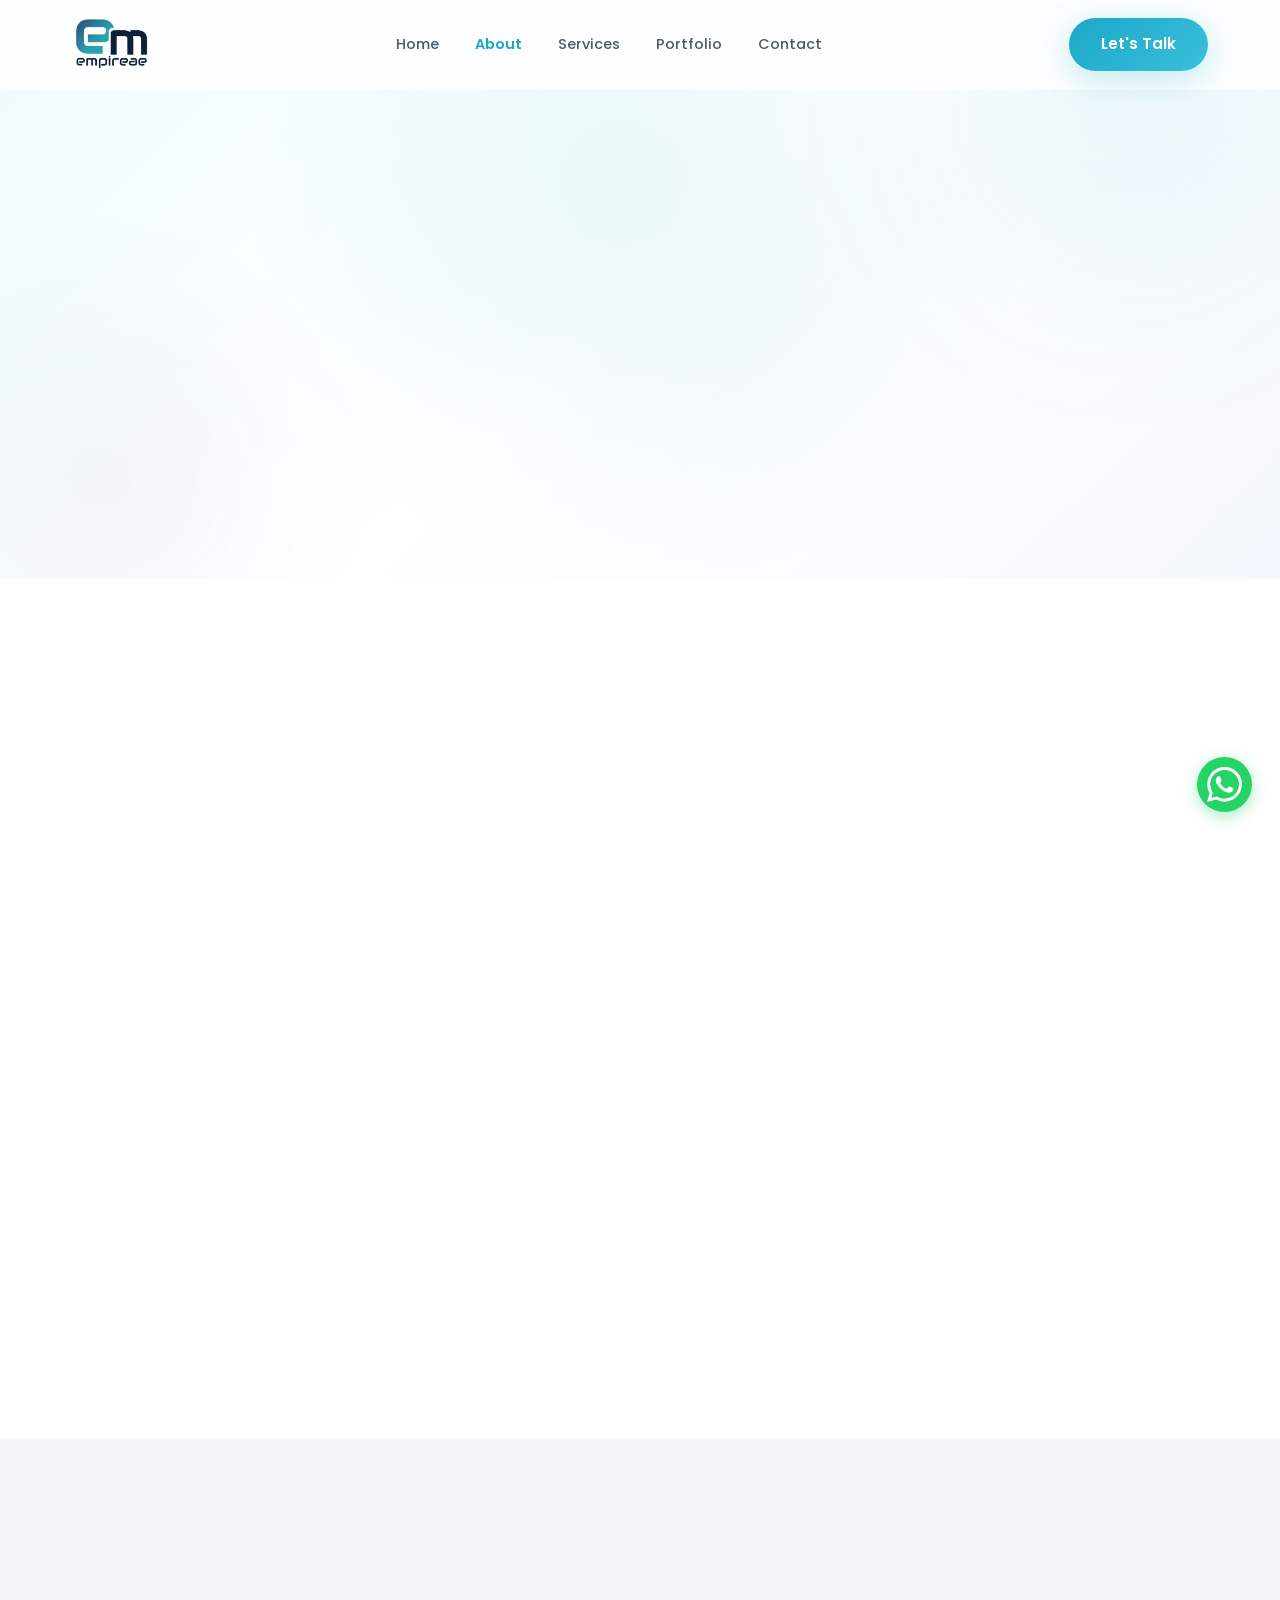
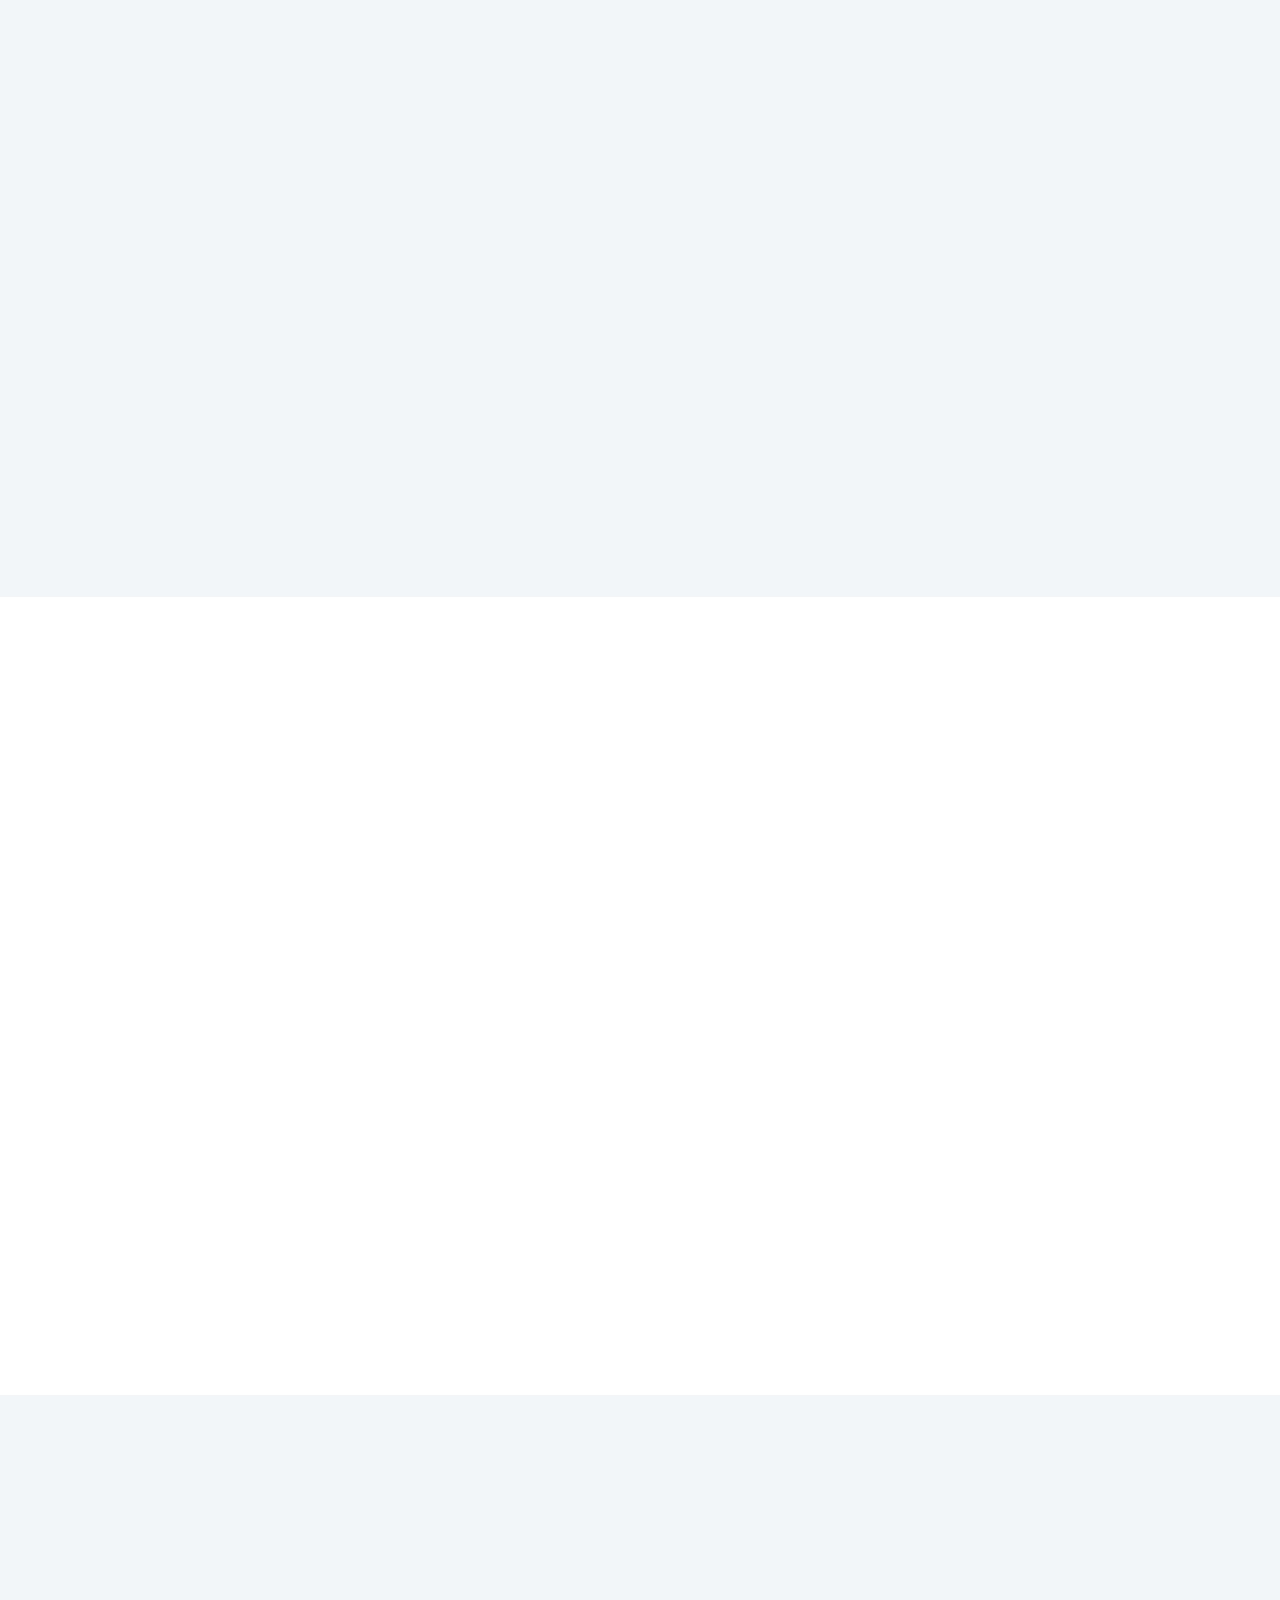
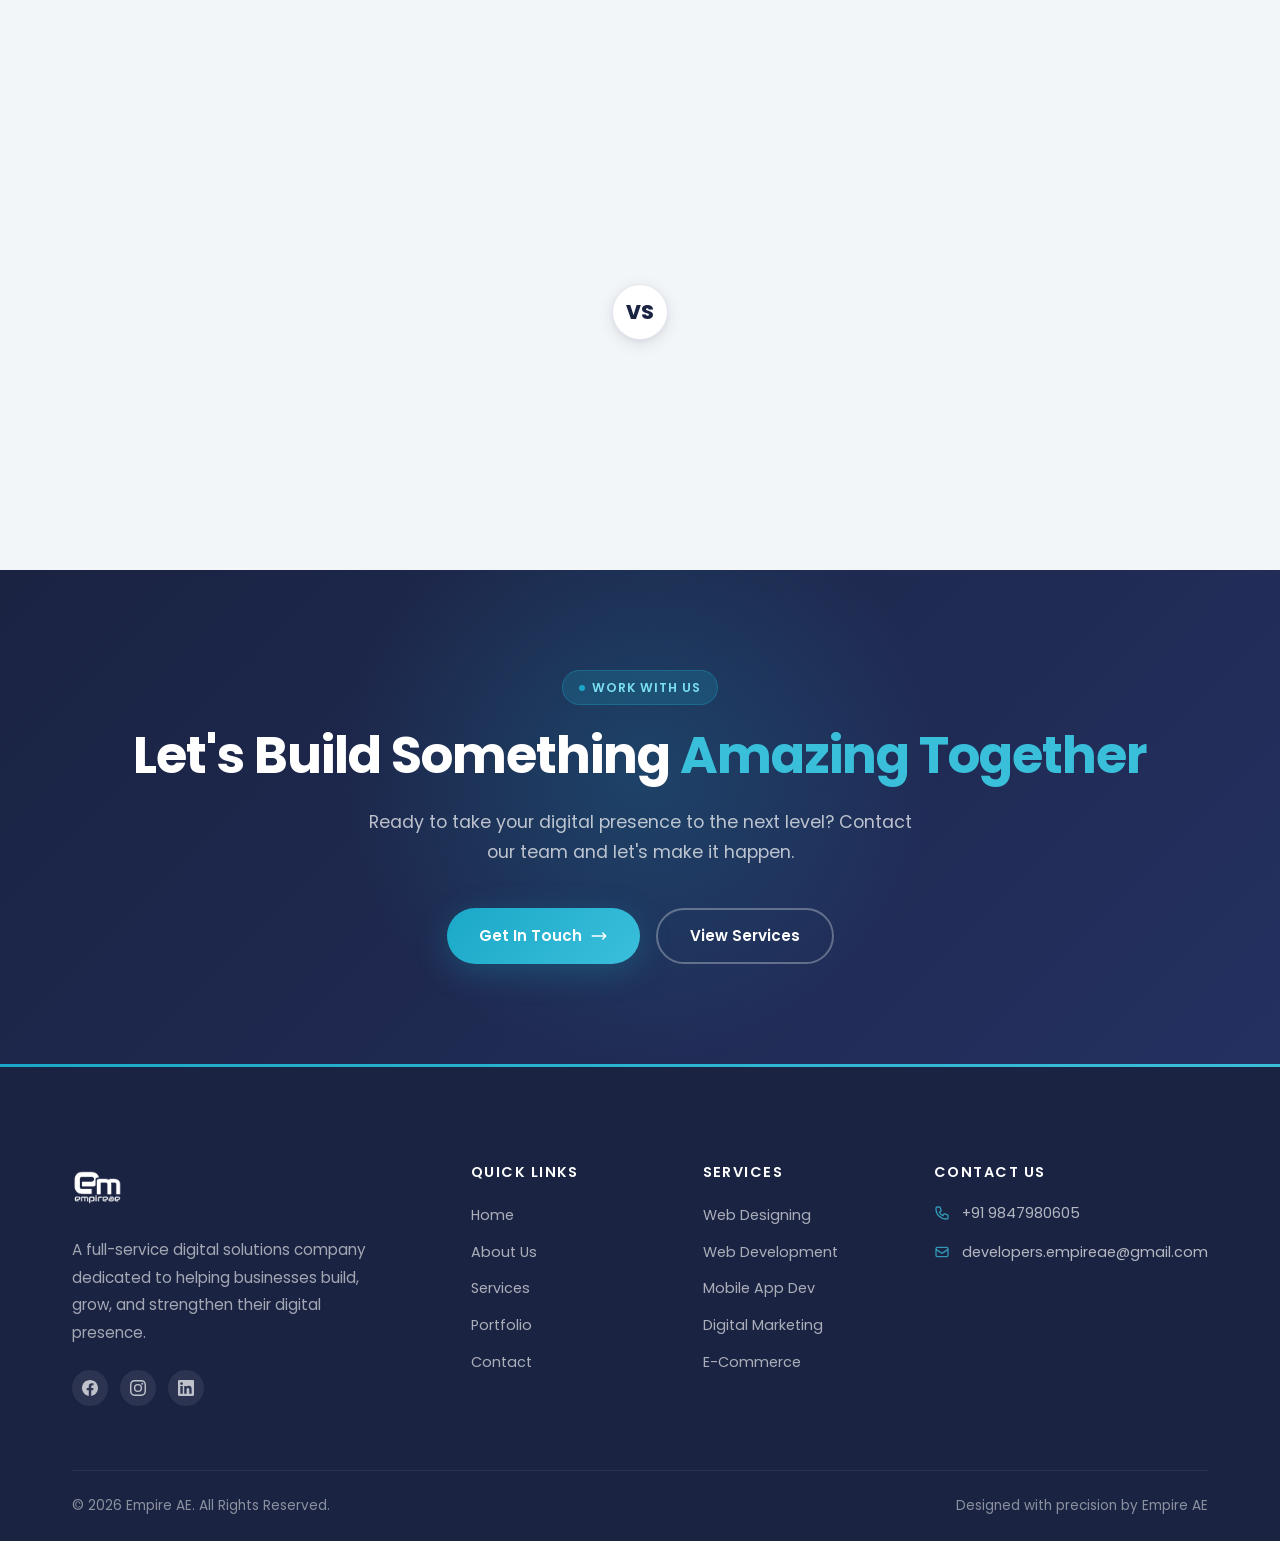
==== commit f4a0fe3b: "Convert WhatsApp tooltip to direct hyperlink & upgrade scrolling to GTA 6 style cinematic animations" ====
--- a/about.html
+++ b/about.html
@@ -283,6 +283,9 @@
     </div>
   </footer>
 
+      <a href="https://wa.me/919847980605" target="_blank" rel="noopener" class="wa-btn" aria-label="Chat on WhatsApp">
+    <svg xmlns="http://www.w3.org/2000/svg" viewBox="0 0 24 24" fill="white" width="35" height="35"><path d="M17.472 14.382c-.297-.149-1.758-.867-2.03-.967-.273-.099-.471-.148-.67.15-.197.297-.767.966-.94 1.164-.173.199-.347.223-.644.075-.297-.15-1.255-.463-2.39-1.475-.878-.788-1.472-1.761-1.645-2.059-.173-.298-.018-.458.13-.606.134-.133.298-.347.446-.52.149-.174.198-.298.298-.497.099-.198.05-.371-.025-.52-.075-.149-.669-1.612-.916-2.207-.242-.579-.487-.5-.669-.51a12.8 12.8 0 00-.57-.01c-.198 0-.52.074-.792.372-.272.297-1.04 1.016-1.04 2.479 0 1.462 1.065 2.875 1.213 3.074.149.198 2.096 3.2 5.077 4.487.709.306 1.262.489 1.694.625.712.227 1.36.195 1.871.118.571-.085 1.758-.719 2.006-1.413.248-.694.248-1.289.173-1.413-.074-.124-.272-.198-.57-.347m-5.421 7.403h-.004a9.87 9.87 0 01-5.031-1.378l-.361-.214-3.741.982.998-3.648-.235-.374a9.86 9.86 0 01-1.51-5.26c.001-5.45 4.436-9.884 9.888-9.884 2.64 0 5.122 1.03 6.988 2.898a9.825 9.825 0 012.893 6.994c-.003 5.45-4.437 9.884-9.885 9.884m8.413-18.297A11.815 11.815 0 0012.05 0C5.495 0 .16 5.335.157 11.892c0 2.096.547 4.142 1.588 5.945L.057 24l6.305-1.654a11.882 11.882 0 005.683 1.448h.005c6.554 0 11.89-5.335 11.893-11.893a11.821 11.821 0 00-3.48-8.413z"/></svg>
+  </a>
   <button id="scrollTopBtn" class="scroll-top" aria-label="Scroll to top">
     <svg xmlns="http://www.w3.org/2000/svg" fill="none" viewBox="0 0 24 24" stroke="currentColor" width="24" height="24"><path stroke-linecap="round" stroke-linejoin="round" stroke-width="2" d="M5 10l7-7m0 0l7 7m-7-7v18"/></svg>
   </button>
--- a/styles.css
+++ b/styles.css
@@ -540,7 +540,7 @@
   color: var(--teal);
   box-shadow: var(--shadow-lg);
   cursor: pointer;
-  z-index: 999;
+  z-index: 998;
   opacity: 0;
   visibility: hidden;
   transform: translateY(20px) scale(0.9);
@@ -558,6 +558,22 @@
   box-shadow: var(--shadow-teal);
   border-color: transparent;
 }
+
+/* ─── WhatsApp Button ─── */
+.wa-btn {
+  position: fixed;
+  bottom: 5.5rem; right: 1.75rem;
+  width: 55px; height: 55px;
+  background: #25D366;
+  border-radius: 50%;
+  display: flex; align-items: center; justify-content: center;
+  box-shadow: 0 4px 15px rgba(37, 211, 102, 0.4);
+  cursor: pointer;
+  z-index: 998;
+  transition: transform 0.3s ease, box-shadow 0.3s ease;
+  text-decoration: none;
+}
+.wa-btn:hover { transform: scale(1.05); box-shadow: 0 6px 20px rgba(37, 211, 102, 0.5); }
 
 /* ─── Responsive ─── */
 @media (max-width: 1024px) {
--- a/animations.css
+++ b/animations.css
@@ -35,25 +35,18 @@
 }
 body.js-ready .fade-in {
   opacity: 0;
-  transition: opacity 0.7s cubic-bezier(0.4, 0, 0.2, 1);
+  filter: blur(8px);
+}
+.fade-in.show {
+  filter: blur(0);
+  opacity: 1;
 }
 
-/* Visible state — works with or without body.js-ready */
-body.js-ready .fade-up.visible,
-body.js-ready .fade-left.visible,
-body.js-ready .fade-right.visible,
-body.js-ready .fade-in.visible {
-  opacity: 1;
-  transform: none;
-}
-
-/* Delay utilities */
-body.js-ready .delay-1 { transition-delay: 0.1s !important; }
-body.js-ready .delay-2 { transition-delay: 0.2s !important; }
-body.js-ready .delay-3 { transition-delay: 0.3s !important; }
-body.js-ready .delay-4 { transition-delay: 0.4s !important; }
-body.js-ready .delay-5 { transition-delay: 0.5s !important; }
-body.js-ready .delay-6 { transition-delay: 0.6s !important; }
+/* Staggers */
+.delay-1 { transition-delay: 0.1s; }
+.delay-2 { transition-delay: 0.25s; }
+.delay-3 { transition-delay: 0.4s; }
+.delay-4 { transition-delay: 0.55s; }
 
 /* Spinner for form submit button */
 @keyframes spin {
@@ -62,27 +55,6 @@
 }
 .spin { animation: spin 1s linear infinite; }
 
-/* Premium Animations */
-.scale-up {
-  opacity: 0;
-  transform: scale(0.9);
-  transition: opacity 0.8s cubic-bezier(0.4, 0, 0.2, 1), transform 0.8s cubic-bezier(0.4, 0, 0.2, 1);
-}
-.scale-up.visible {
-  opacity: 1;
-  transform: scale(1);
-}
-.blur-in {
-  opacity: 0;
-  filter: blur(10px);
-  transform: translateY(20px);
-  transition: opacity 0.8s cubic-bezier(0.4, 0, 0.2, 1), filter 0.8s cubic-bezier(0.4, 0, 0.2, 1), transform 0.8s cubic-bezier(0.4, 0, 0.2, 1);
-}
-.blur-in.visible {
-  opacity: 1;
-  filter: blur(0);
-  transform: translateY(0);
-}
 body:not(.js-ready) .scale-up,
 body:not(.js-ready) .blur-in {
   opacity: 1;
--- a/about.css
+++ b/about.css
@@ -86,16 +86,21 @@
   position: relative;
   transition: var(--transition);
   overflow: hidden;
+  display: flex;
+  flex-direction: column;
 }
 .achievement-card:hover { transform: translateY(-6px); box-shadow: var(--shadow-xl); border-color: rgba(27,168,200,0.2); }
 .achievement-number {
-  font-size: 4rem;
+  font-size: 12rem;
   font-weight: 800;
-  color: var(--teal-pale);
+  color: var(--teal);
+  opacity: 0.04;
   line-height: 1;
   position: absolute;
-  top: 1rem; right: 1.5rem;
+  bottom: -30px; right: -15px;
   font-variant-numeric: tabular-nums;
+  z-index: 0;
+  pointer-events: none;
 }
 .achievement-stat {
   font-size: 3rem;
@@ -104,10 +109,11 @@
   line-height: 1;
   margin-bottom: 0.75rem;
   font-variant-numeric: tabular-nums;
+  position: relative; z-index: 1;
 }
 .achievement-stat span { font-size: 2rem; }
-.achievement-card h3 { font-size: 1.1rem; margin-bottom: 0.75rem; }
-.achievement-card p { font-size: 0.9rem; }
+.achievement-card h3 { font-size: 1.1rem; margin-bottom: 0.75rem; position: relative; z-index: 1; }
+.achievement-card p { font-size: 0.9rem; position: relative; z-index: 1; }
 
 /* Vision & Mission */
 .vision-mission { background: var(--white); }
@@ -200,19 +206,18 @@
 
 /* Responsive */
 @media (max-width: 1024px) {
-  .achievements-grid { grid-template-columns: repeat(2, 1fr); }
+  .achievements-grid { grid-template-columns: repeat(2, 1fr); gap: 2rem; }
   .vm-grid { grid-template-columns: 1fr 1fr; }
   .about-who-grid { gap: 3rem; }
 }
 @media (max-width: 768px) {
   .about-who-grid { grid-template-columns: 1fr; }
   .about-who-img { display: none; }
-  .achievements-grid { grid-template-columns: 1fr 1fr; }
+  .achievements-grid { grid-template-columns: 1fr; }
   .vm-grid { grid-template-columns: 1fr; }
   .why-us-compare { flex-direction: column; }
   .compare-vs { display: none; }
 }
 @media (max-width: 480px) {
-  .achievements-grid { grid-template-columns: 1fr; }
   .about-who-cta { flex-direction: column; }
 }
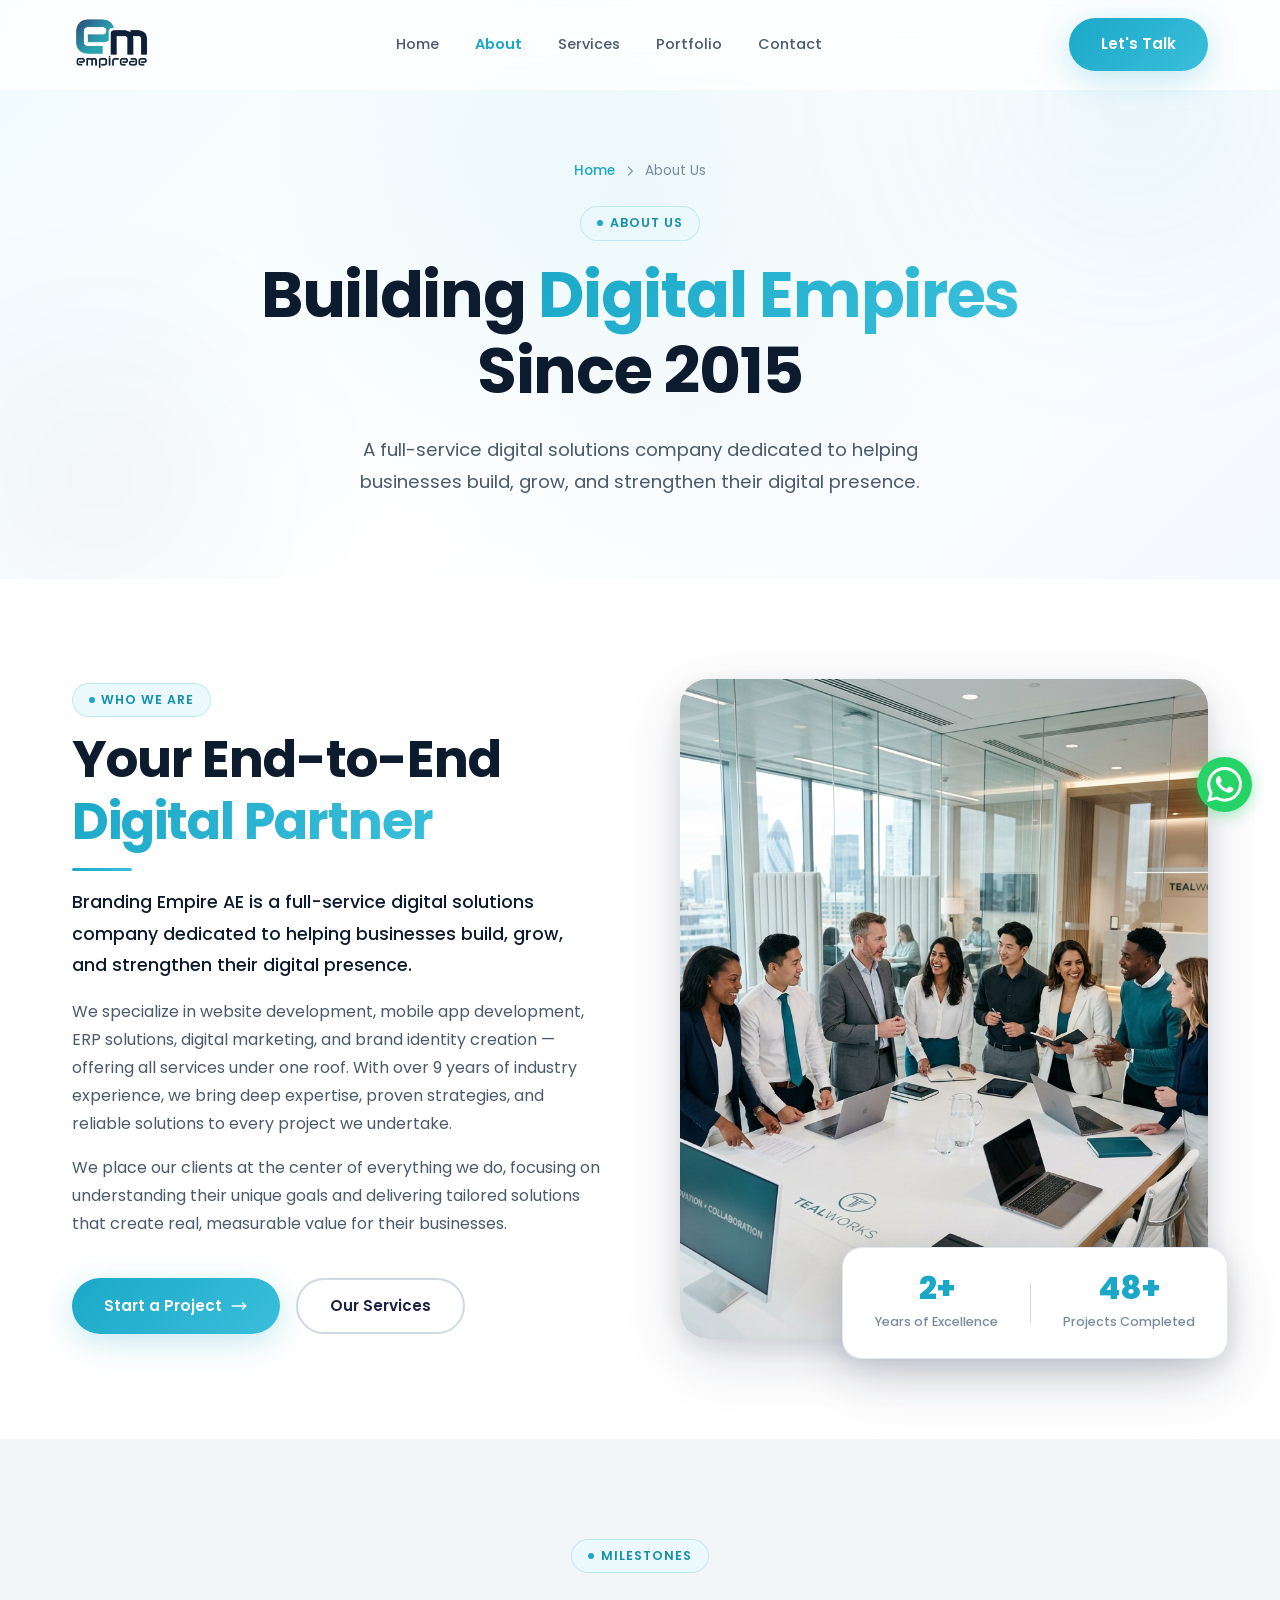
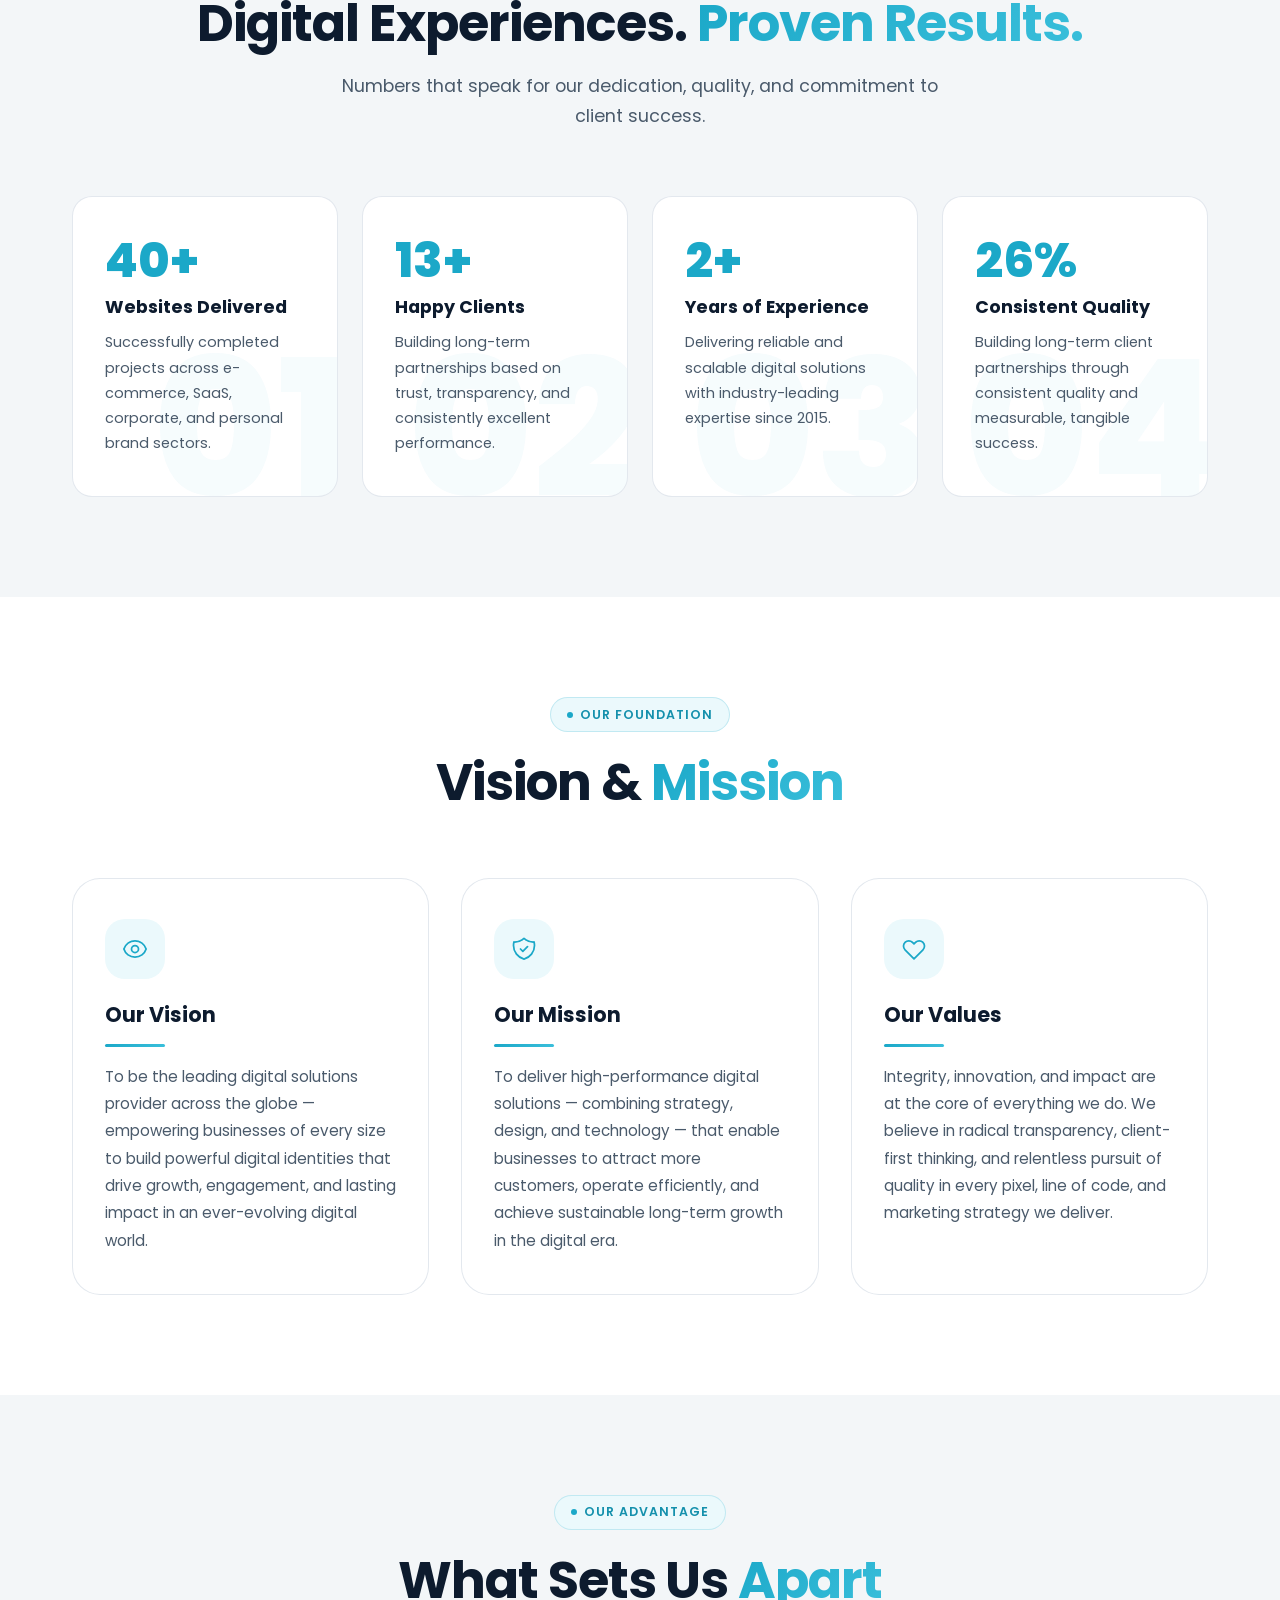
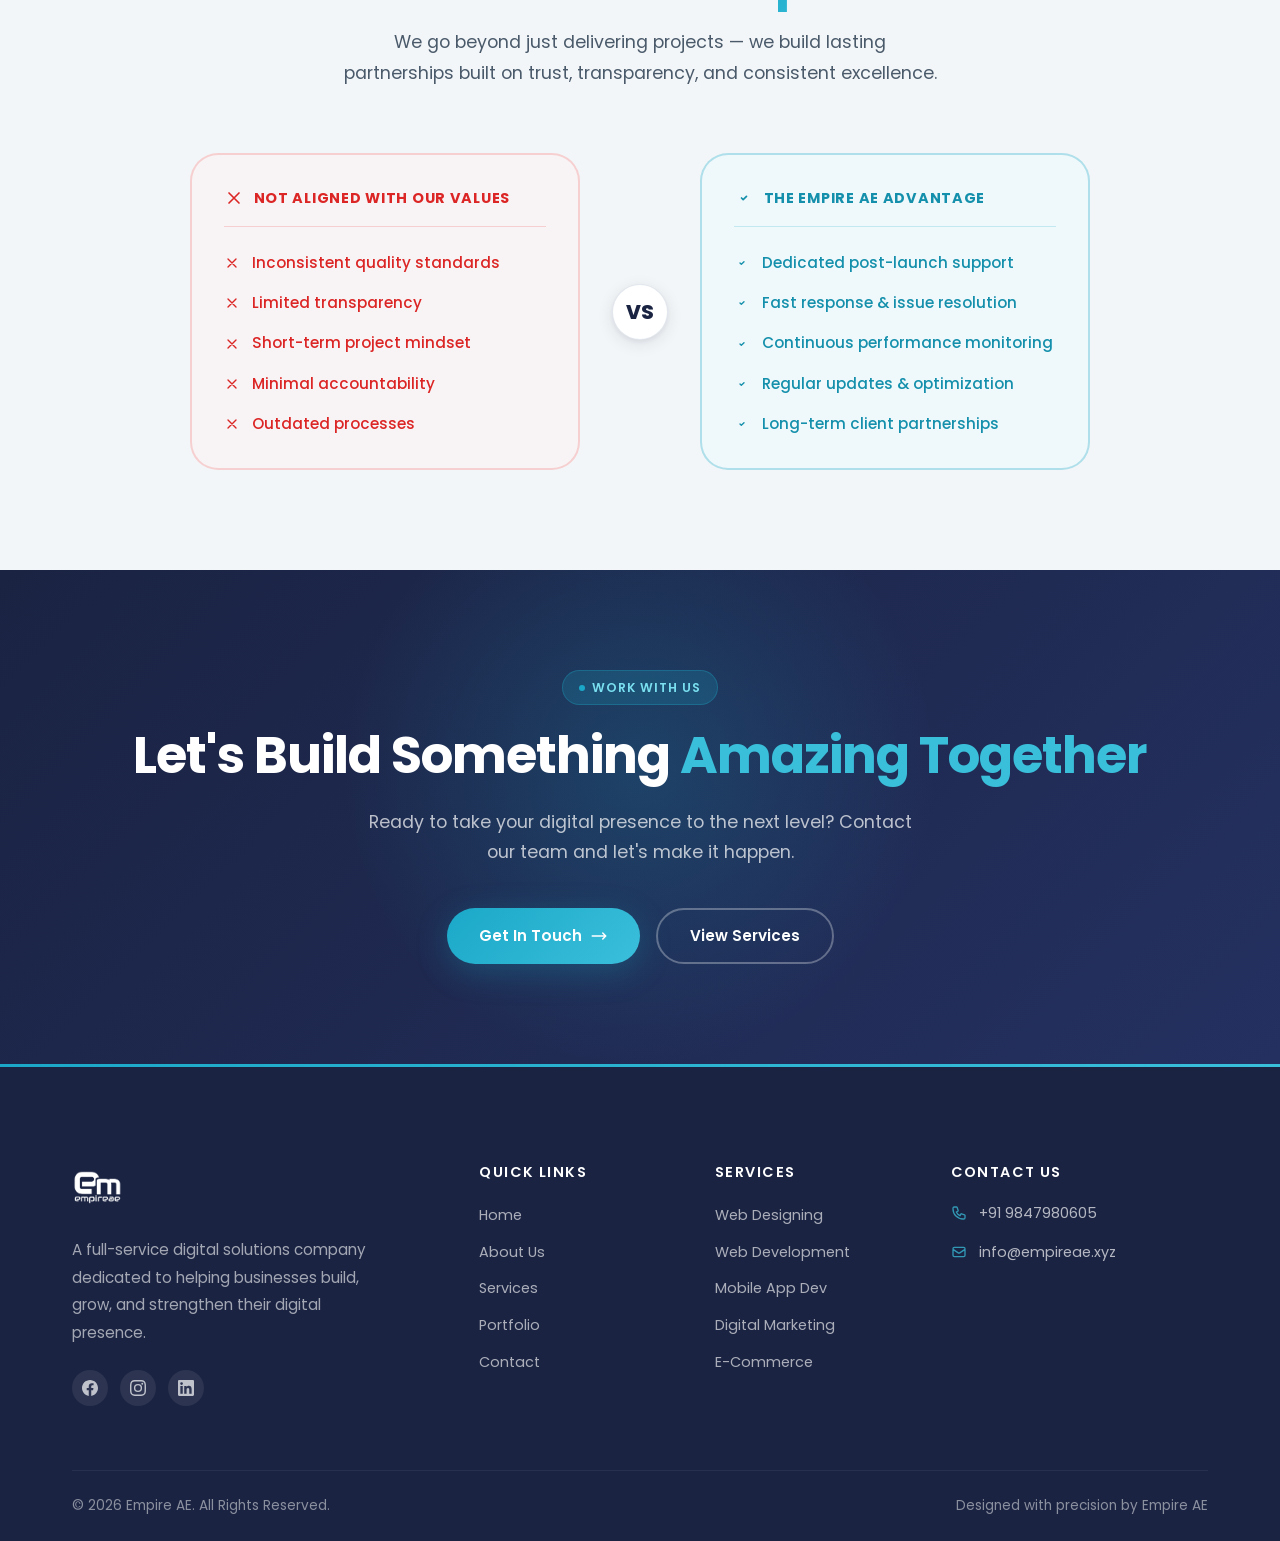
==== commit 3acc817c: "Update email from developers.empireae@gmail.com to info@empireae.xyz everywhere" ====
--- a/about.html
+++ b/about.html
@@ -272,7 +272,7 @@
           </div>
           <div class="footer-contact-item">
             <svg xmlns="http://www.w3.org/2000/svg" fill="none" viewBox="0 0 24 24" stroke="currentColor"><path stroke-linecap="round" stroke-linejoin="round" stroke-width="2" d="M3 8l7.89 5.26a2 2 0 002.22 0L21 8M5 19h14a2 2 0 002-2V7a2 2 0 00-2-2H5a2 2 0 00-2 2v10a2 2 0 002 2z"/></svg>
-            <span>developers.empireae@gmail.com</span>
+            <span>info@empireae.xyz</span>
           </div>
         </div>
       </div>
--- a/styles.css
+++ b/styles.css
@@ -53,13 +53,18 @@
 
 /* ─── Reset & Base ─── */
 *, *::before, *::after { box-sizing: border-box; margin: 0; padding: 0; }
-html { scroll-behavior: smooth; font-size: 16px; -webkit-font-smoothing: antialiased; }
+html {
+  scroll-behavior: smooth; font-size: 16px; -webkit-font-smoothing: antialiased;
+  overflow-x: hidden;
+  max-width: 100vw;
+}
 body {
   font-family: var(--font-primary);
   color: var(--text-primary);
   background: var(--white);
   line-height: 1.6;
   overflow-x: hidden;
+  width: 100%;
 }
 img { max-width: 100%; height: auto; display: block; }
 a { text-decoration: none; color: inherit; }
@@ -216,13 +221,18 @@
   position: absolute;
   top: 0; left: -100%;
   width: 100%; height: 100%;
-  background: linear-gradient(90deg, transparent, rgba(255,255,255,0.2), transparent);
-  transition: var(--transition-slow);
-}
-.btn-primary:hover::before { left: 100%; }
+  background: linear-gradient(90deg, transparent, rgba(255,255,255,0.25), transparent);
+  animation: shine-sweep 4s cubic-bezier(0.19, 1, 0.22, 1) infinite;
+}
+@keyframes shine-sweep {
+  0% { left: -100%; opacity: 0; }
+  10% { opacity: 1; }
+  35% { left: 100%; opacity: 0; }
+  100% { left: 100%; opacity: 0; }
+}
 .btn-primary:hover {
-  transform: translateY(-2px);
-  box-shadow: 0 12px 40px rgba(27, 168, 200, 0.4);
+  transform: translateY(-3px) scale(1.02);
+  box-shadow: 0 15px 35px rgba(27, 168, 200, 0.5);
 }
 .btn-secondary {
   display: inline-flex;
--- a/animations.css
+++ b/animations.css
@@ -14,32 +14,95 @@
   transition: none;
 }
 
-/* Once JS body class is set, enable the animation */
-body.js-ready .fade-up {
-  opacity: 0;
-  transform: translateY(40px);
-  transition: opacity 0.7s cubic-bezier(0.4, 0, 0.2, 1),
-              transform 0.7s cubic-bezier(0.4, 0, 0.2, 1);
+/* 1) GTA-style Fade Up: Starts super low with blur and chromatic-like feel */
+.fade-up {
+  transform: translateY(80px);
+  filter: blur(15px) contrast(1.1);
 }
-body.js-ready .fade-left {
-  opacity: 0;
-  transform: translateX(-40px);
-  transition: opacity 0.7s cubic-bezier(0.4, 0, 0.2, 1),
-              transform 0.7s cubic-bezier(0.4, 0, 0.2, 1);
+.fade-up.visible {
+  transform: translateY(0);
+  filter: blur(0) contrast(1);
+  opacity: 1;
 }
-body.js-ready .fade-right {
-  opacity: 0;
-  transform: translateX(40px);
-  transition: opacity 0.7s cubic-bezier(0.4, 0, 0.2, 1),
-              transform 0.7s cubic-bezier(0.4, 0, 0.2, 1);
+
+/* 2) Super-heavy Blur Fade (Cinematic Reveal) */
+.blur-in {
+  filter: blur(25px) brightness(1.2);
+  transform: scale(1.1) translateY(30px);
 }
-body.js-ready .fade-in {
-  opacity: 0;
+.blur-in.visible {
+  filter: blur(0) brightness(1);
+  transform: scale(1) translateY(0);
+  opacity: 1;
+}
+
+/* 3) Intense Scale Drop (Trailer style hit) */
+.scale-up {
+  transform: scale(0.85);
+  filter: blur(10px);
+}
+.scale-up.visible {
+  transform: scale(1);
+  filter: blur(0);
+  opacity: 1;
+}
+
+.fade-left {
+  transform: translateX(-80px);
+  filter: blur(10px);
+}
+.fade-left.visible {
+  transform: translateX(0);
+  filter: blur(0);
+  opacity: 1;
+}
+
+.fade-right {
+  transform: translateX(80px);
+  filter: blur(10px);
+}
+.fade-right.visible {
+  transform: translateX(0);
+  filter: blur(0);
+  opacity: 1;
+}
+
+.fade-in {
   filter: blur(8px);
 }
-.fade-in.show {
+.fade-in.visible {
   filter: blur(0);
   opacity: 1;
+}
+
+/* 4) Ultra-Premium Image Mask Reveal */
+.img-mask-reveal {
+  position: relative;
+  overflow: hidden;
+  border-radius: var(--radius-lg);
+}
+.img-mask-reveal::after {
+  content: '';
+  position: absolute; 
+  inset: 0;
+  background: var(--teal);
+  transform-origin: left;
+  transition: transform 1s cubic-bezier(0.77, 0, 0.175, 1);
+  z-index: 2;
+}
+.img-mask-reveal img {
+  transform: scale(1.4);
+  filter: grayscale(30%) contrast(1.1);
+  transition: transform 1.4s cubic-bezier(0.77, 0, 0.175, 1), filter 1s ease;
+  width: 100%; object-fit: cover;
+}
+.img-mask-reveal.visible::after {
+  transform: scaleX(0);
+  transform-origin: right;
+}
+.img-mask-reveal.visible img {
+  transform: scale(1);
+  filter: grayscale(0%) contrast(1);
 }
 
 /* Staggers */
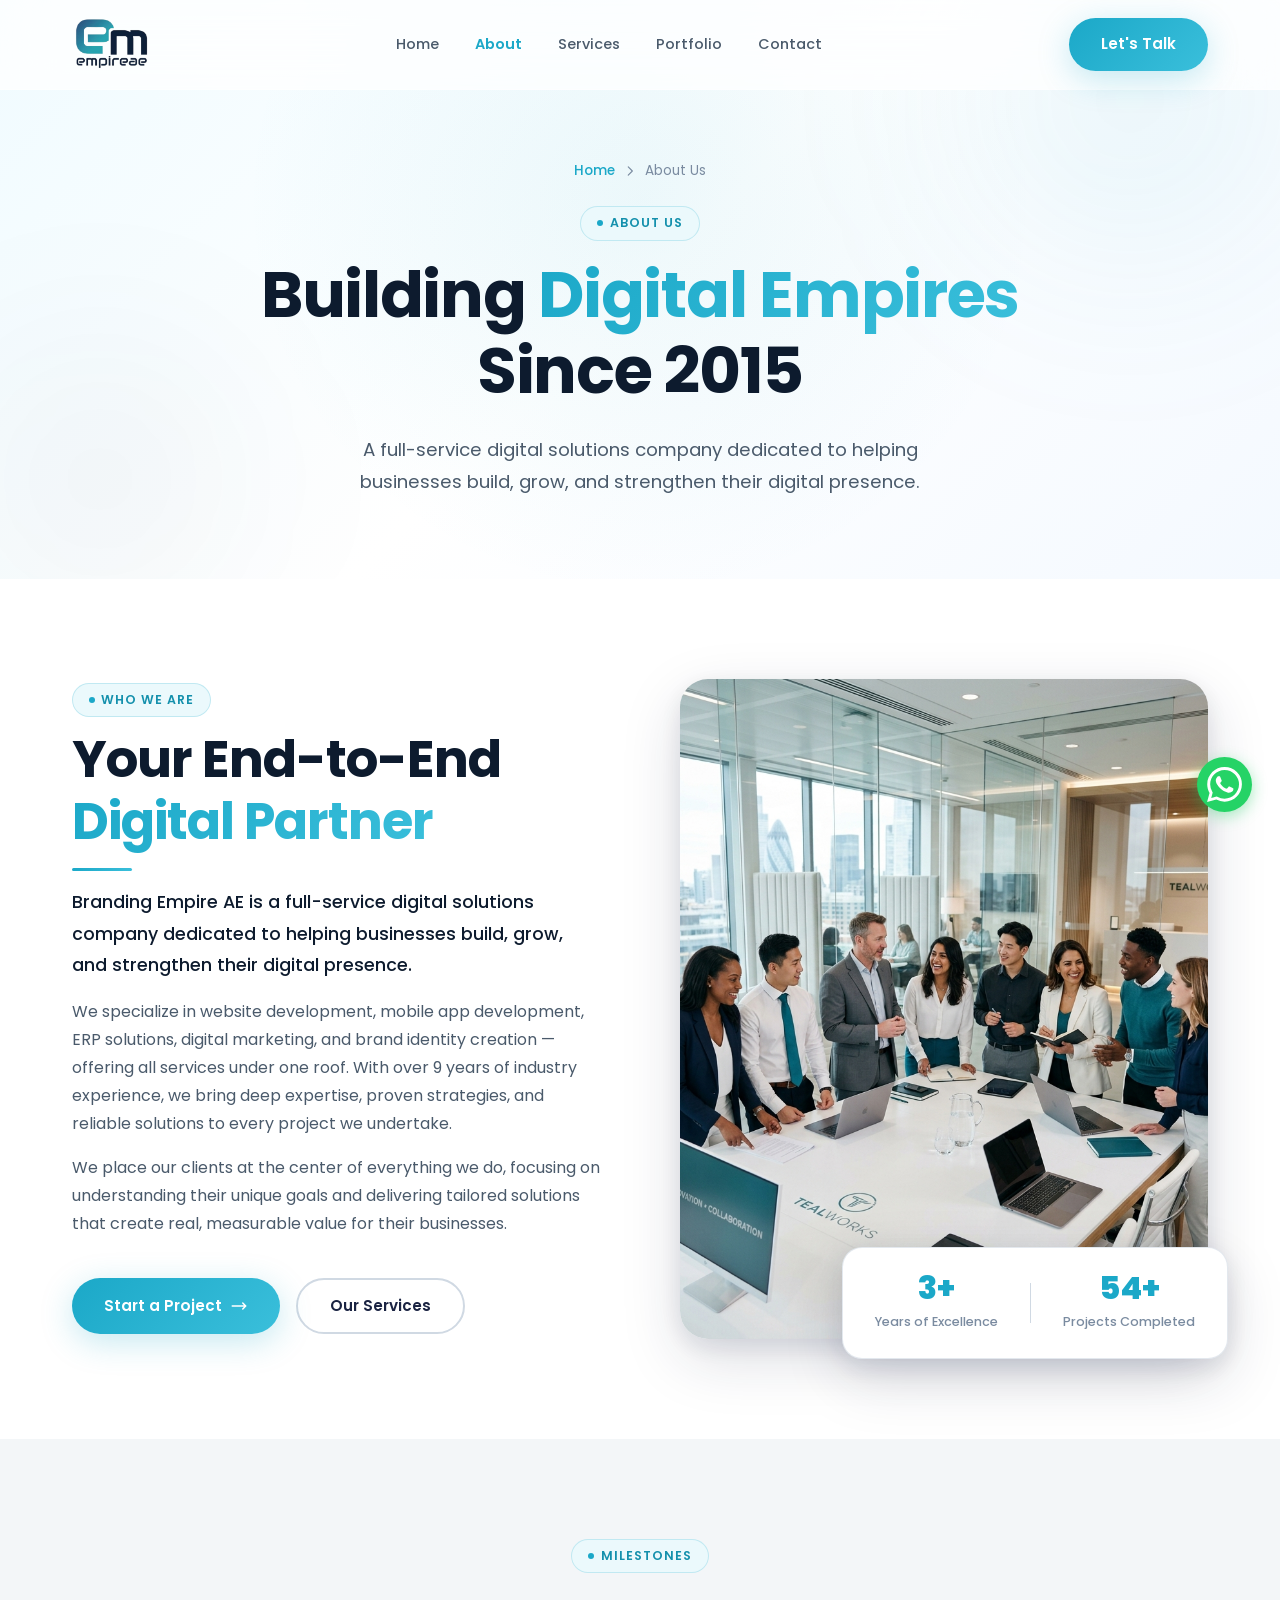
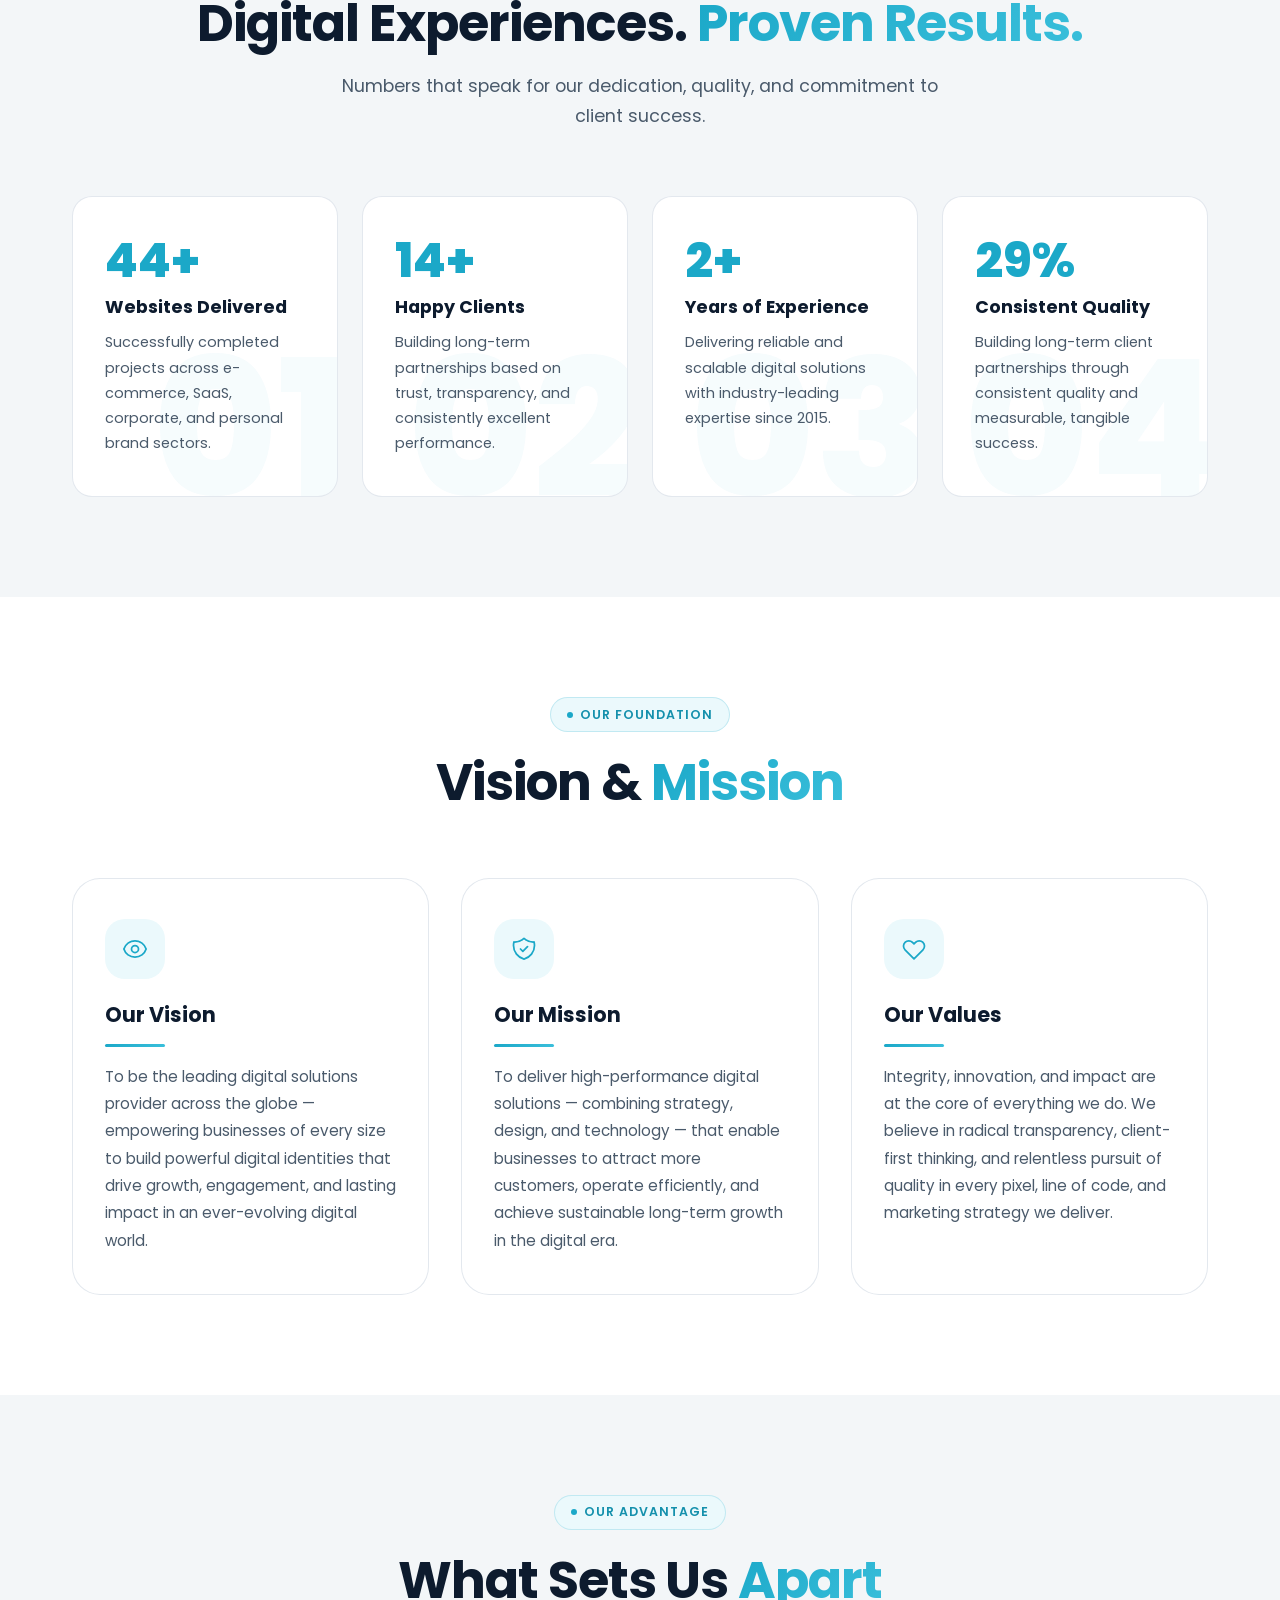
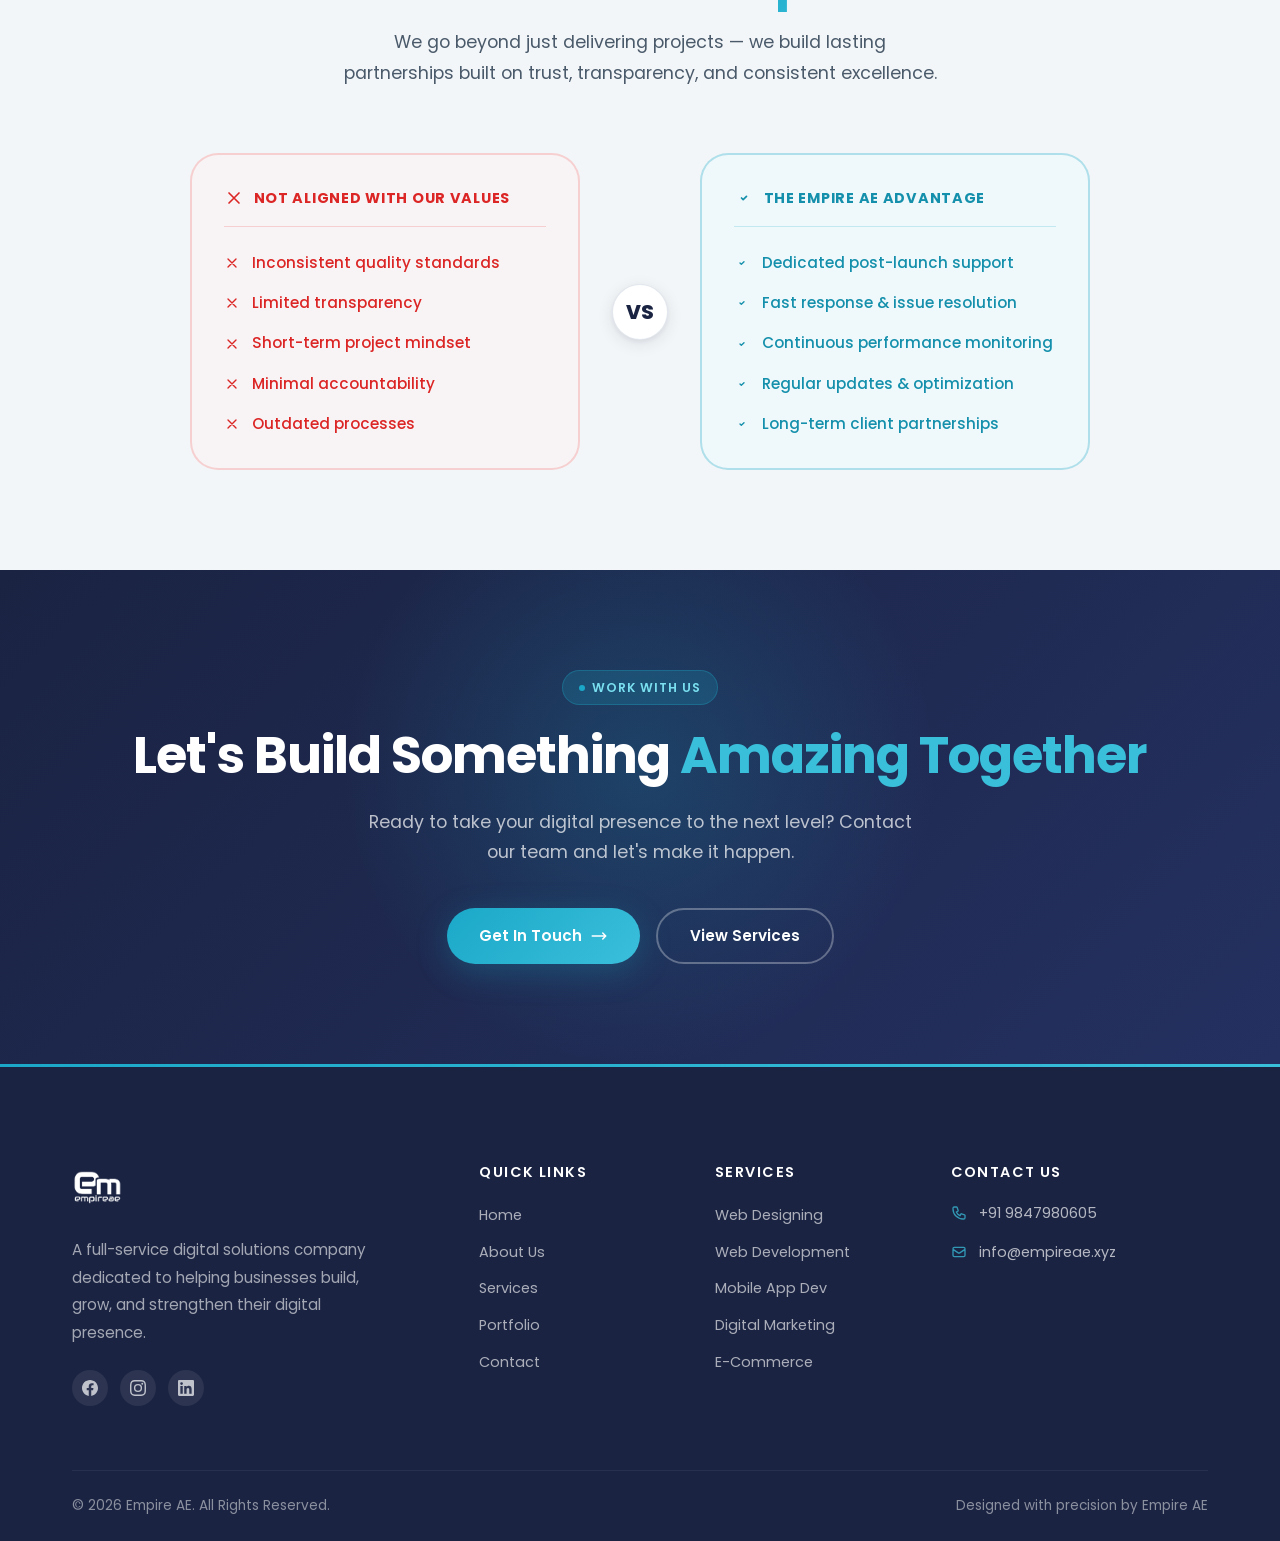
==== commit 2b287133: "Add logo as favicon to all HTML pages" ====
--- a/about.html
+++ b/about.html
@@ -1,6 +1,8 @@
 <!DOCTYPE html>
 <html lang="en">
 <head>
+    <link rel="icon" type="image/png" href="images/logo.png">
+
   <meta charset="UTF-8" />
   <meta name="viewport" content="width=device-width, initial-scale=1.0" />
   <title>About Us — Empire AE | Digital Solutions Company</title>
